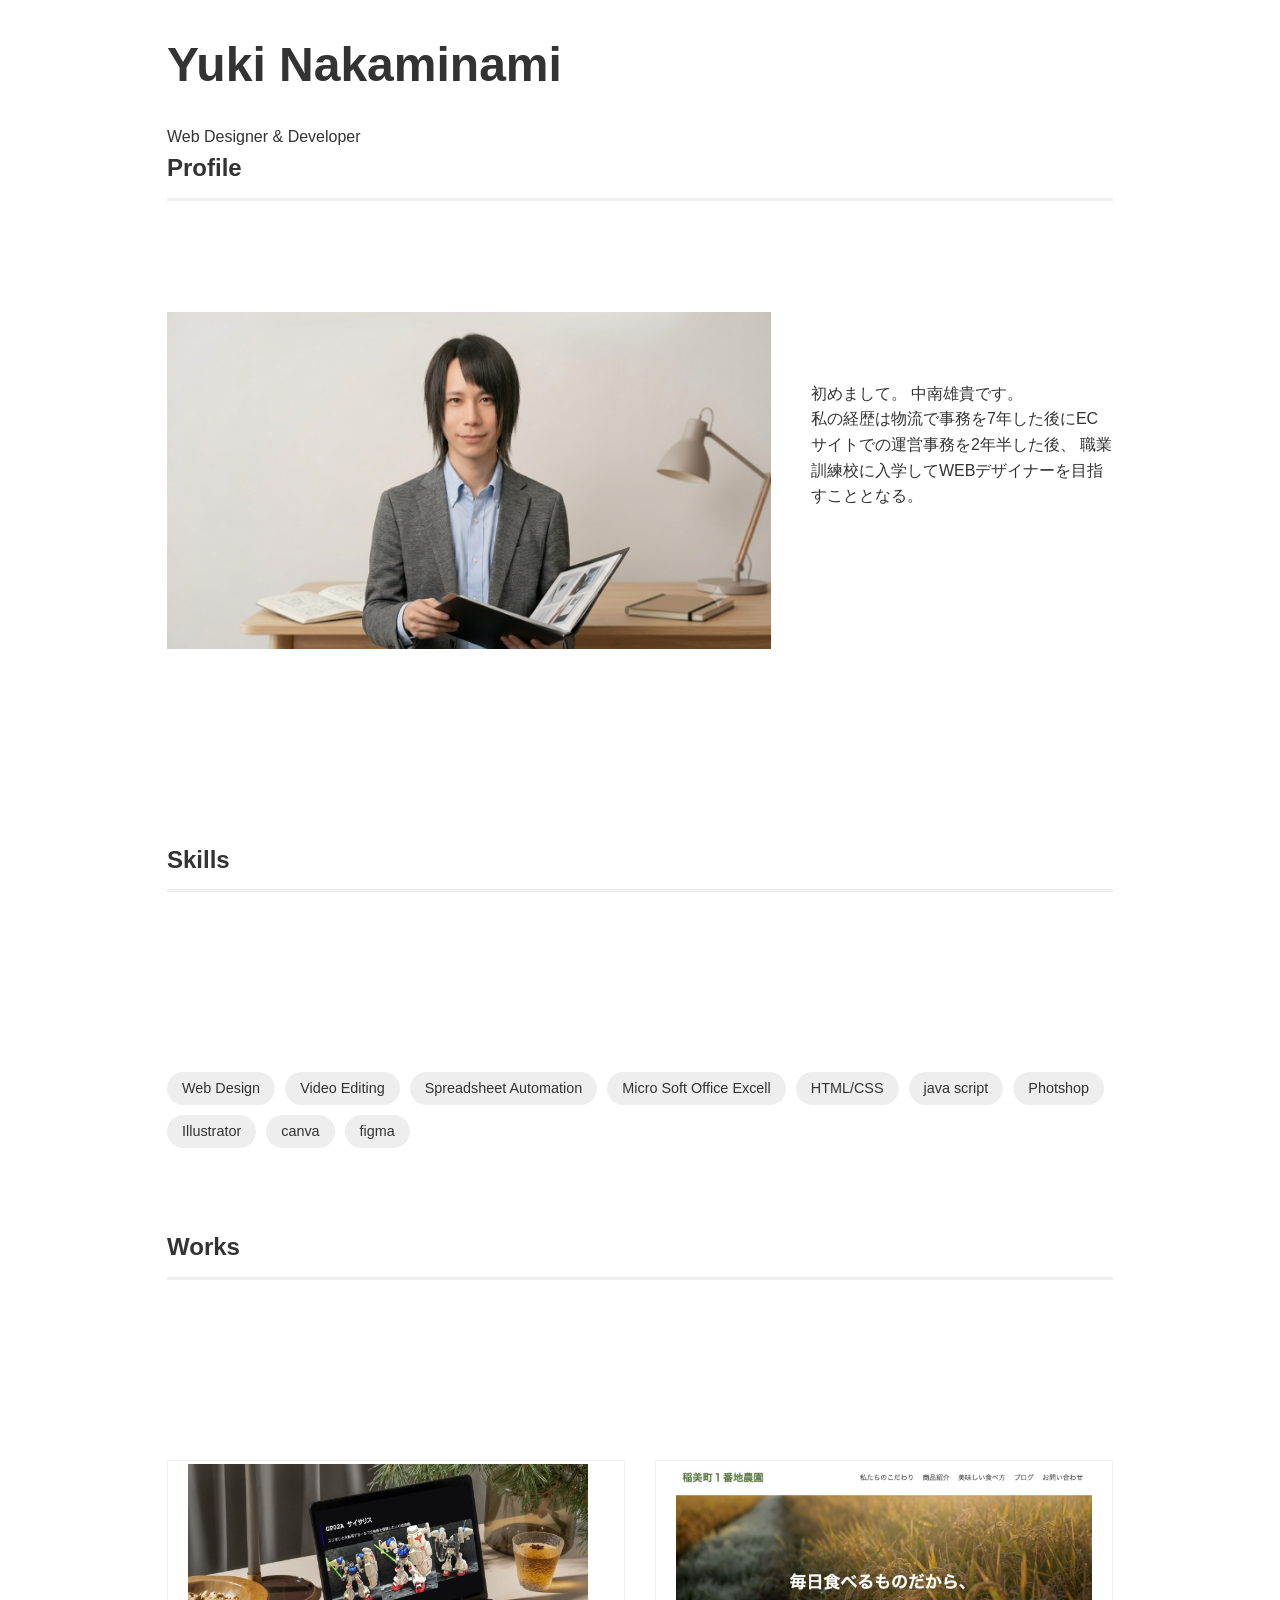
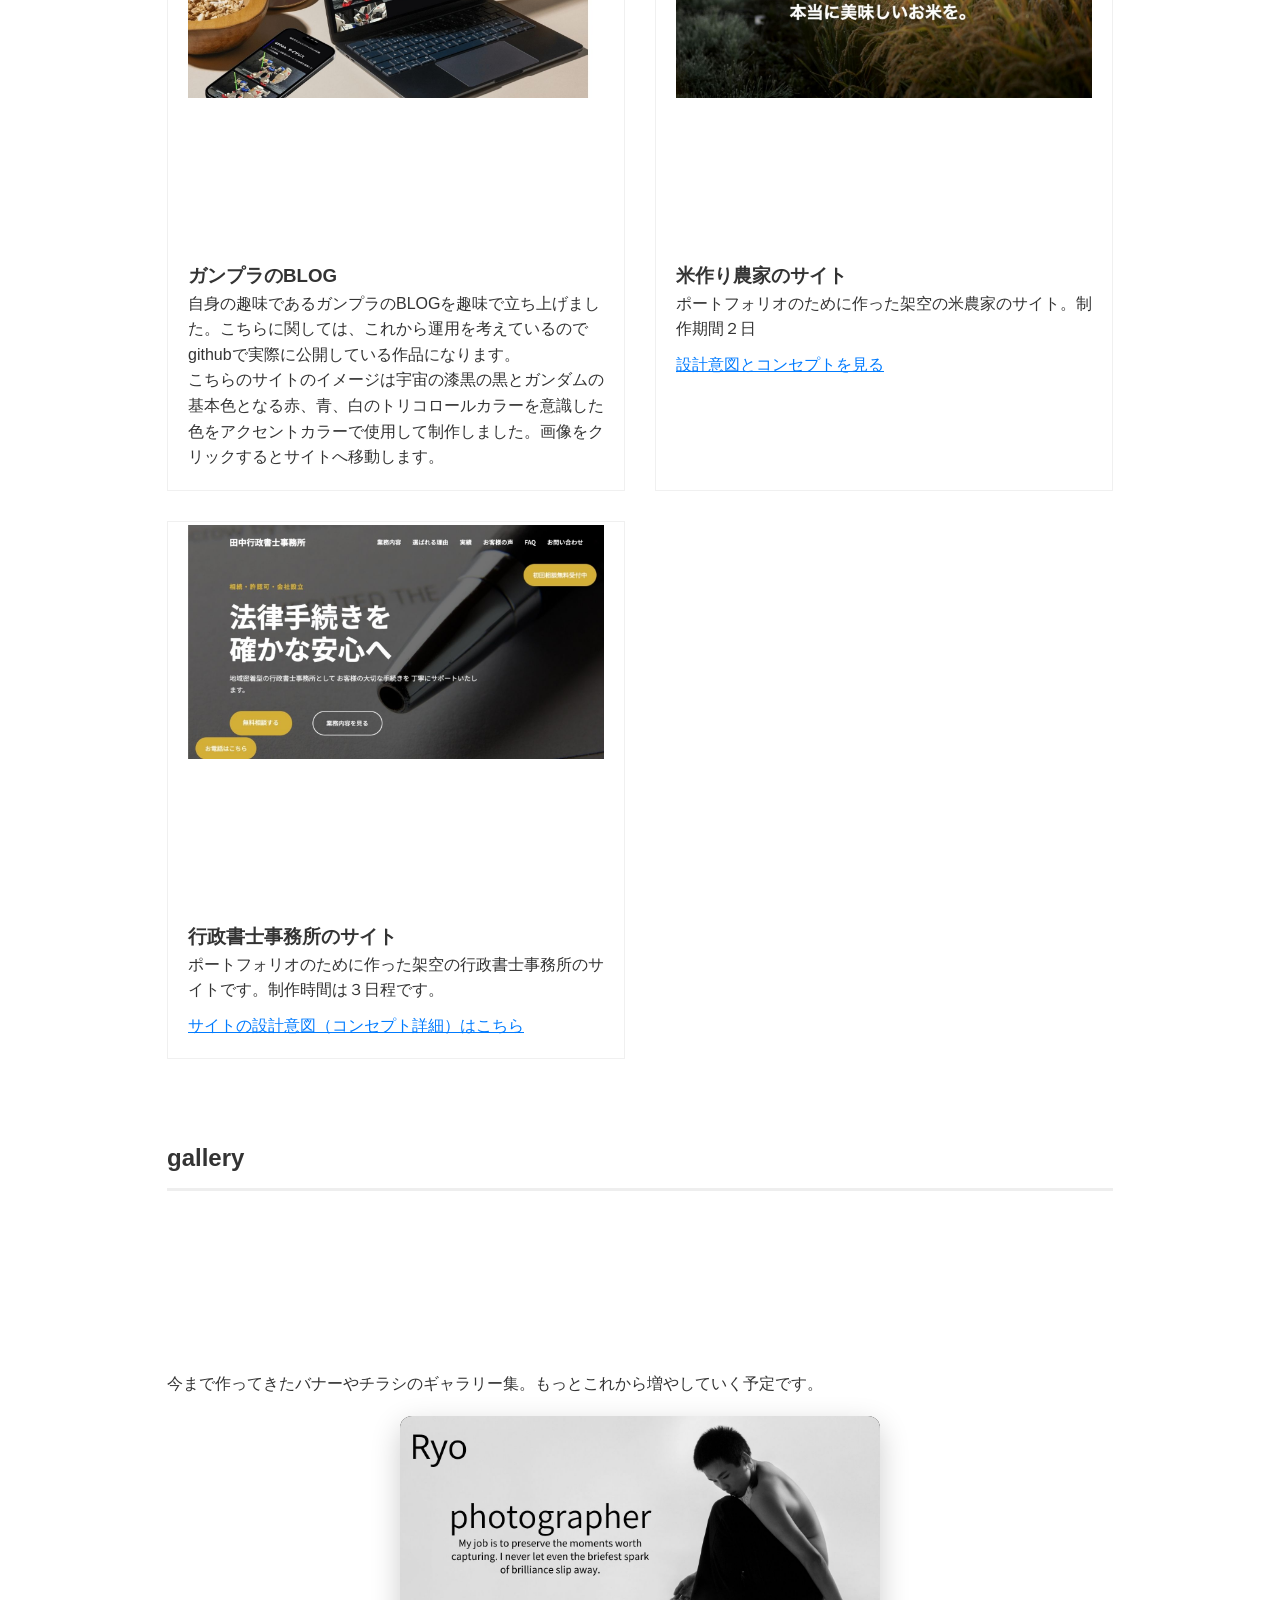
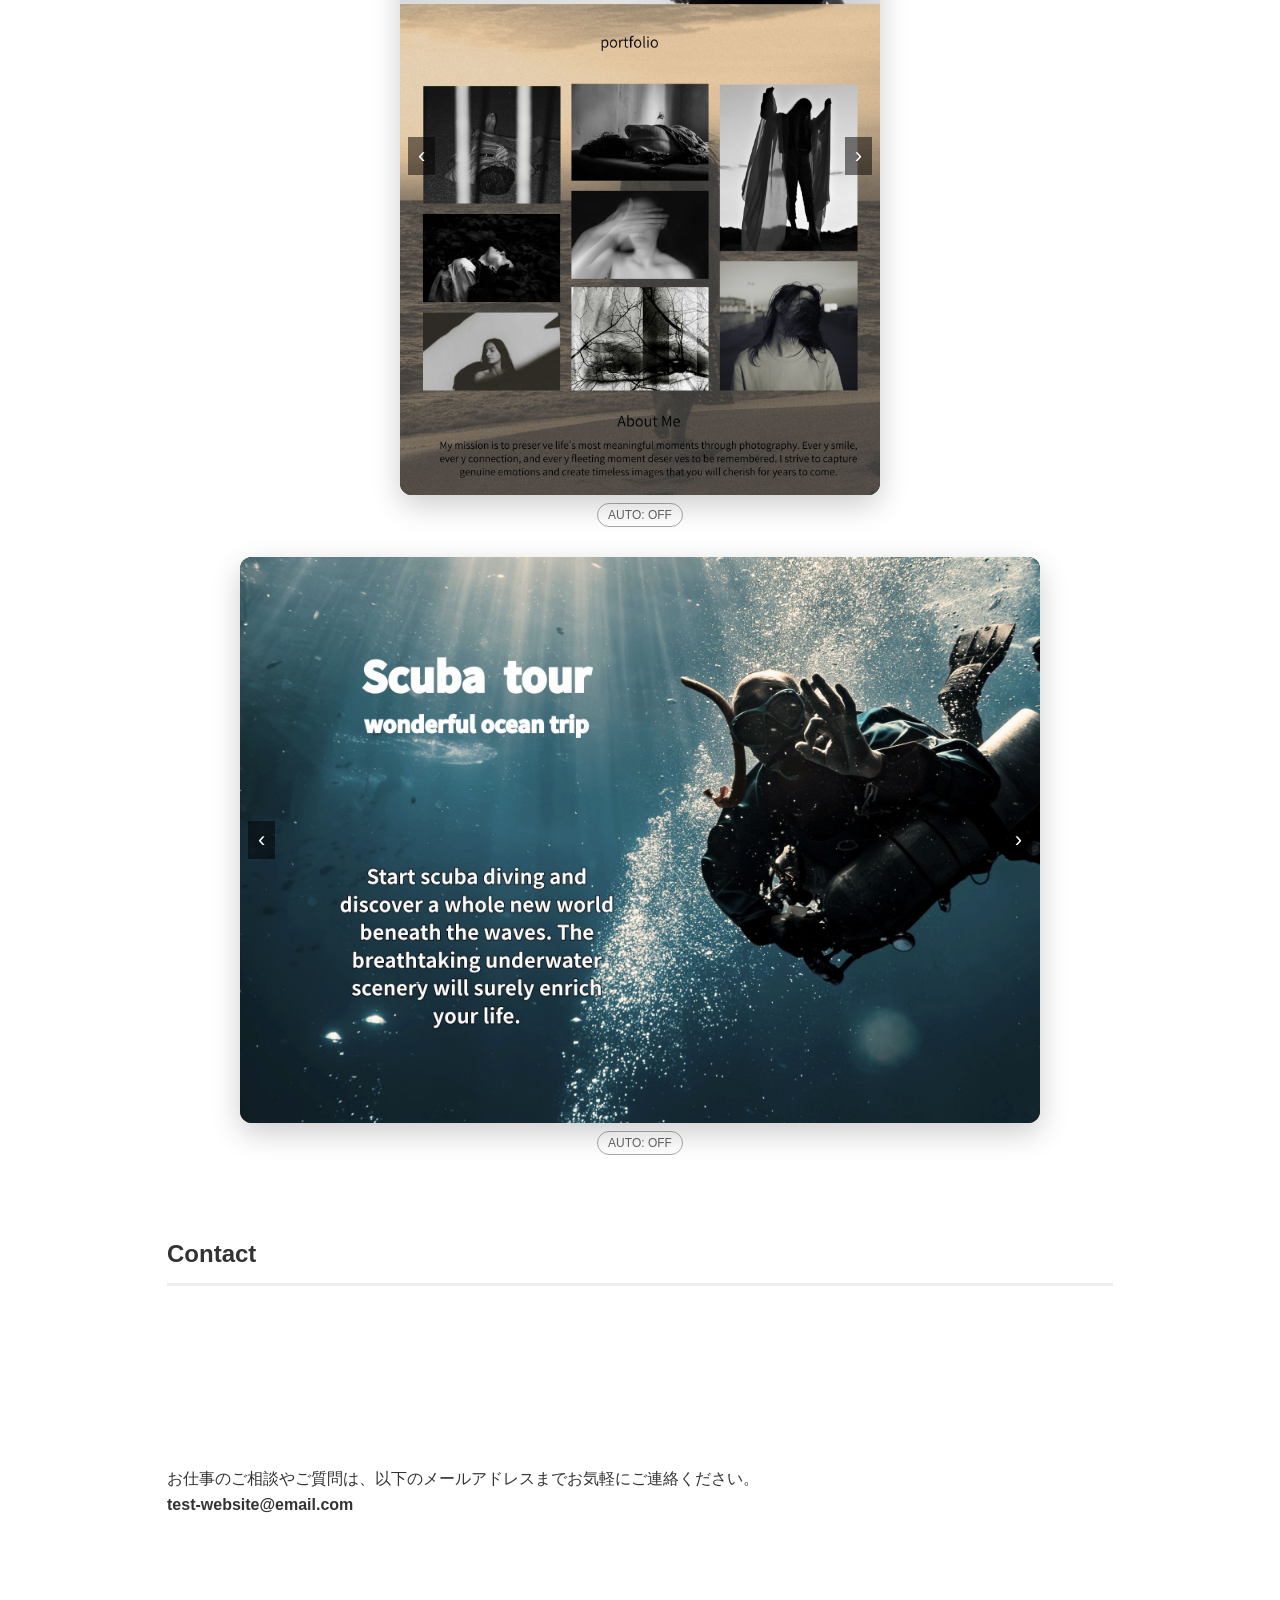
==== index.html @ e8eba8b7 "Add files via upload" ====
<!DOCTYPE html>
<html lang="ja">

<head>
    <meta charset="UTF-8">
    <meta name="viewport" content="width=device-width, initial-scale=1.0">
    <meta name="robots" content="noindex, nofollow">
    <title>Yuki Nakaminami | Portfolio</title>
    <style>
        * {
            box-sizing: border-box;
            margin: 0;
            padding: 0;
        }

        body {
            font-family: 'Helvetica Neue', Arial, sans-serif;
            line-height: 1.6;
            color: #333;
            max-width: 1000px;
            margin: 0 auto;
            padding: 3vh;
        }

        /* セクション共通 */
        section {
            margin-bottom: 80px;
        }

        h1 {
            font-size: 3rem;
            margin-bottom: 20px;
        }

        h2 {
            font-size: 1.5rem;
            margin-bottom: 20vh;
            border-bottom: 3px solid #eee;
            padding-bottom: 10px;
        }

        /* プロフィール用グリッド */
        .profile-grid {
            display: grid;
            grid-template-columns: 4fr 2fr;
            gap: 40px;
        }

        .image-placeholder img {
            display: block;
            width: 100%;
            height: auto;
        }

        /* 作品一覧用グリッド */
        .work-grid {
            display: grid;
            grid-template-columns: repeat(auto-fill, minmax(300px, 1fr));
            gap: 30px;
        }

        /* 各要素 */
        .work-item {
            border: 1px solid #f0f0f0;
            padding: 20px;
        }

        .image-placeholder {
            width: 100%;
            height: 200px;
            background: #f9f9f9;
            margin-bottom: 20vh;
            display: flex;
            align-items: center;
            justify-content: center;
        }

        .image-placeholder a:hover {
            transition: 0.5s;
            scale: 1.2;
        }

        .skill-list {
            display: flex;
            flex-wrap: wrap;
            gap: 10px;
        }

        .skill-tag {
            background: #eee;
            padding: 5px 15px;
            border-radius: 20px;
            font-size: 0.9rem;
        }

        .slideshow-wrap {
            display: flex;
            gap: 30px;
            justify-content: center;
            flex-wrap: wrap;
            margin-top: 20px;
        }

        .slideshow-block {
            display: flex;
            flex-direction: column;
            align-items: center;
            gap: 8px;
        }

        /* 共通スライダー */
        .slideshow {
            position: relative;
            overflow: hidden;
            border-radius: 12px;
            background: #111;
            box-shadow: 0 10px 30px rgba(0, 0, 0, 0.2);
        }

        /* A4縦 */
        .a4-portrait {
            width: 480px;
            aspect-ratio: 210 / 297;
        }

        /* A4横 */
        .a4-landscape {
            width: 800px;
            aspect-ratio: 297 / 210;
        }

        /* 画像 */
        .slideshow img {
            position: absolute;
            width: 100%;
            height: 100%;
            object-fit: cover;
            opacity: 0;
            transition: opacity 0.6s ease;
        }

        .slideshow img.active {
            opacity: 1;
        }

        /* ボタン（左右） */
        .slideshow button {
            position: absolute;
            top: 50%;
            transform: translateY(-50%);
            background: rgba(0, 0, 0, 0.5);
            color: #fff;
            border: none;
            font-size: 22px;
            padding: 6px 10px;
            cursor: pointer;
            z-index: 10;
        }

        .prev {
            left: 8px;
        }

        .next {
            right: 8px;
        }

        /* AUTOボタン（外） */
        .auto-toggle {
            font-size: 12px;
            padding: 4px 10px;
            background: transparent;
            color: #666;
            border: 1px solid #aaa;
            border-radius: 20px;
            cursor: pointer;
            transition: 0.2s;
        }

        .auto-toggle:hover {
            background: #111;
            color: #fff;
            border-color: #111;
        }








        @media screen and (max-width:800px) {

            .profile-grid {
                display: block;
            }

        }

        @media screen and (max-width:780px) {
            .a4-portrait {
                width: 260px;
                aspect-ratio: 210 / 297;
            }

            /* A4横 */
            .a4-landscape {
                width: 380px;
                aspect-ratio: 297 / 210;
            }


        }
    </style>
</head>

<body>

    <header>
        <h1>Yuki Nakaminami</h1>
        <p>Web Designer & Developer</p>
    </header>

    <section id="profile">
        <h2>Profile</h2>
        <div class="profile-grid">
            <div class="image-placeholder">
                <img src="images/me.PNG" alt="">
            </div>
            <div>
                <p>初めまして。
                    中南雄貴です。<br>
                    私の経歴は物流で事務を7年した後にECサイトでの運営事務を2年半した後、
                    職業訓練校に入学してWEBデザイナーを目指すこととなる。</p>
            </div>
        </div>
    </section>

    <section id="skills">
        <h2>Skills</h2>
        <div class="skill-list">
            <span class="skill-tag">Web Design</span>
            <span class="skill-tag">Video Editing</span>
            <span class="skill-tag">Spreadsheet Automation</span>
            <span class="skill-tag">Micro Soft Office Excell</span>
            <span class="skill-tag">HTML/CSS</span>
            <span class="skill-tag">java script</span>
            <span class="skill-tag">Photshop</span>
            <span class="skill-tag">Illustrator</span>
            <span class="skill-tag">canva</span>
            <span class="skill-tag">figma</span>



        </div>

    </section>

    <section id="works">
        <h2>Works</h2>
        <div class="work-grid">
            <!-- 作品項目 -->
            <div class="work-item">
                <div class="image-placeholder">
                    <a href="https://taziri0000.github.io/portfolio-hobby/" target="_blank"><img
                            src="images/portfolio_02.jpg" alt="portforio-site01"></a>
                </div>
                <h3>ガンプラのBLOG</h3>
                <p>自身の趣味であるガンプラのBLOGを趣味で立ち上げました。こちらに関しては、これから運用を考えているのでgithubで実際に公開している作品になります。<br>
                    こちらのサイトのイメージは宇宙の漆黒の黒とガンダムの基本色となる赤、青、白のトリコロールカラーを意識した色をアクセントカラーで使用して制作しました。画像をクリックするとサイトへ移動します。</p>
            </div>

            <div class="work-item">
                <div class="image-placeholder">
                    <a href="https://taziri0000.github.io/rice_farmer_portfolio/" target="_blank"><img
                            src="images/site-02.jpg" alt="portfolio-site02"></a>
                </div>
                <h3>米作り農家のサイト</h3>
                <p>ポートフォリオのために作った架空の米農家のサイト。制作期間２日
                </p>
                <a href="rice-farmer-concept.html"
                    style="display:inline-block; margin-top:10px; color:#007bff; text-decoration:underline;">設計意図とコンセプトを見る</a>
            </div>
            <div class="work-item">
                <div class="image-placeholder">
                    <a href="https://taziri0000.github.io/administrative-scrivener_portfolio/" target="_blank"><img
                            src="images/site-03.jpg" alt="ortfolio-site03"></a>
                </div>
                <h3>行政書士事務所のサイト</h3>
                <p>ポートフォリオのために作った架空の行政書士事務所のサイトです。制作時間は３日程です。
                </p>
                <!-- index_2.html の該当箇所に追加 -->
                <a href="law-office-concept.html"
                    style="display:block; margin-top:10px; color:#007bff; text-decoration:underline;">サイトの設計意図（コンセプト詳細）はこちら</a>
            </div>
        </div>
    </section>





    <section id="gallery">
        <h2>gallery</h2>
        <p>今まで作ってきたバナーやチラシのギャラリー集。もっとこれから増やしていく予定です。</p>

        <div class="slideshow-wrap">

            <!-- A4縦 -->
            <div class="slideshow-block">
                <div class="slideshow a4-portrait">
                    <img src="images/port1.jpg" class="active">
                    <img src="images/port2.jpg">
                    <img src="images/port3.jpg">
                    <img src="images/port4.jpg">


                    <button class="prev">‹</button>
                    <button class="next">›</button>
                </div>
                <button class="auto-toggle">AUTO: OFF</button>
            </div>

            <!-- A4横 -->
            <div class="slideshow-block">
                <div class="slideshow a4-landscape">
                    <img src="images/port01.jpg" class="active">
                    <img src="images/port02.jpg">
                    <img src="images/port03.jpg">
                    <img src="images/port05.jpg">

                    <button class="prev">‹</button>
                    <button class="next">›</button>
                </div>
                <button class="auto-toggle">AUTO: OFF</button>
            </div>

        </div>
    </section>



    <section id="contact">
        <h2>Contact</h2>
        <p>お仕事のご相談やご質問は、以下のメールアドレスまでお気軽にご連絡ください。</p>
        <p><strong>test-website@email.com</strong></p>
    </section>

    <script>
        function initSlideshow(block) {
            const slider = block.querySelector(".slideshow");
            const images = slider.querySelectorAll("img");
            const prev = slider.querySelector(".prev");
            const next = slider.querySelector(".next");
            const autoBtn = block.querySelector(".auto-toggle");

            let index = 0;
            let timer = null;
            let isAuto = false;

            function show(i) {
                images.forEach(img => img.classList.remove("active"));
                images[i].classList.add("active");
            }

            function startAuto() {
                timer = setInterval(() => {
                    index = (index + 1) % images.length;
                    show(index);
                }, 3000);

                isAuto = true;
                autoBtn.textContent = "AUTO: ON";
            }

            function stopAuto() {
                clearInterval(timer);
                timer = null;
                isAuto = false;
                autoBtn.textContent = "AUTO: OFF";
            }

            prev.addEventListener("click", () => {
                index = (index - 1 + images.length) % images.length;
                show(index);
            });

            next.addEventListener("click", () => {
                index = (index + 1) % images.length;
                show(index);
            });

            autoBtn.addEventListener("click", () => {
                isAuto ? stopAuto() : startAuto();
            });

            show(index);
        }

        document.querySelectorAll(".slideshow-block").forEach(initSlideshow);
    </script>
</body>

</html>
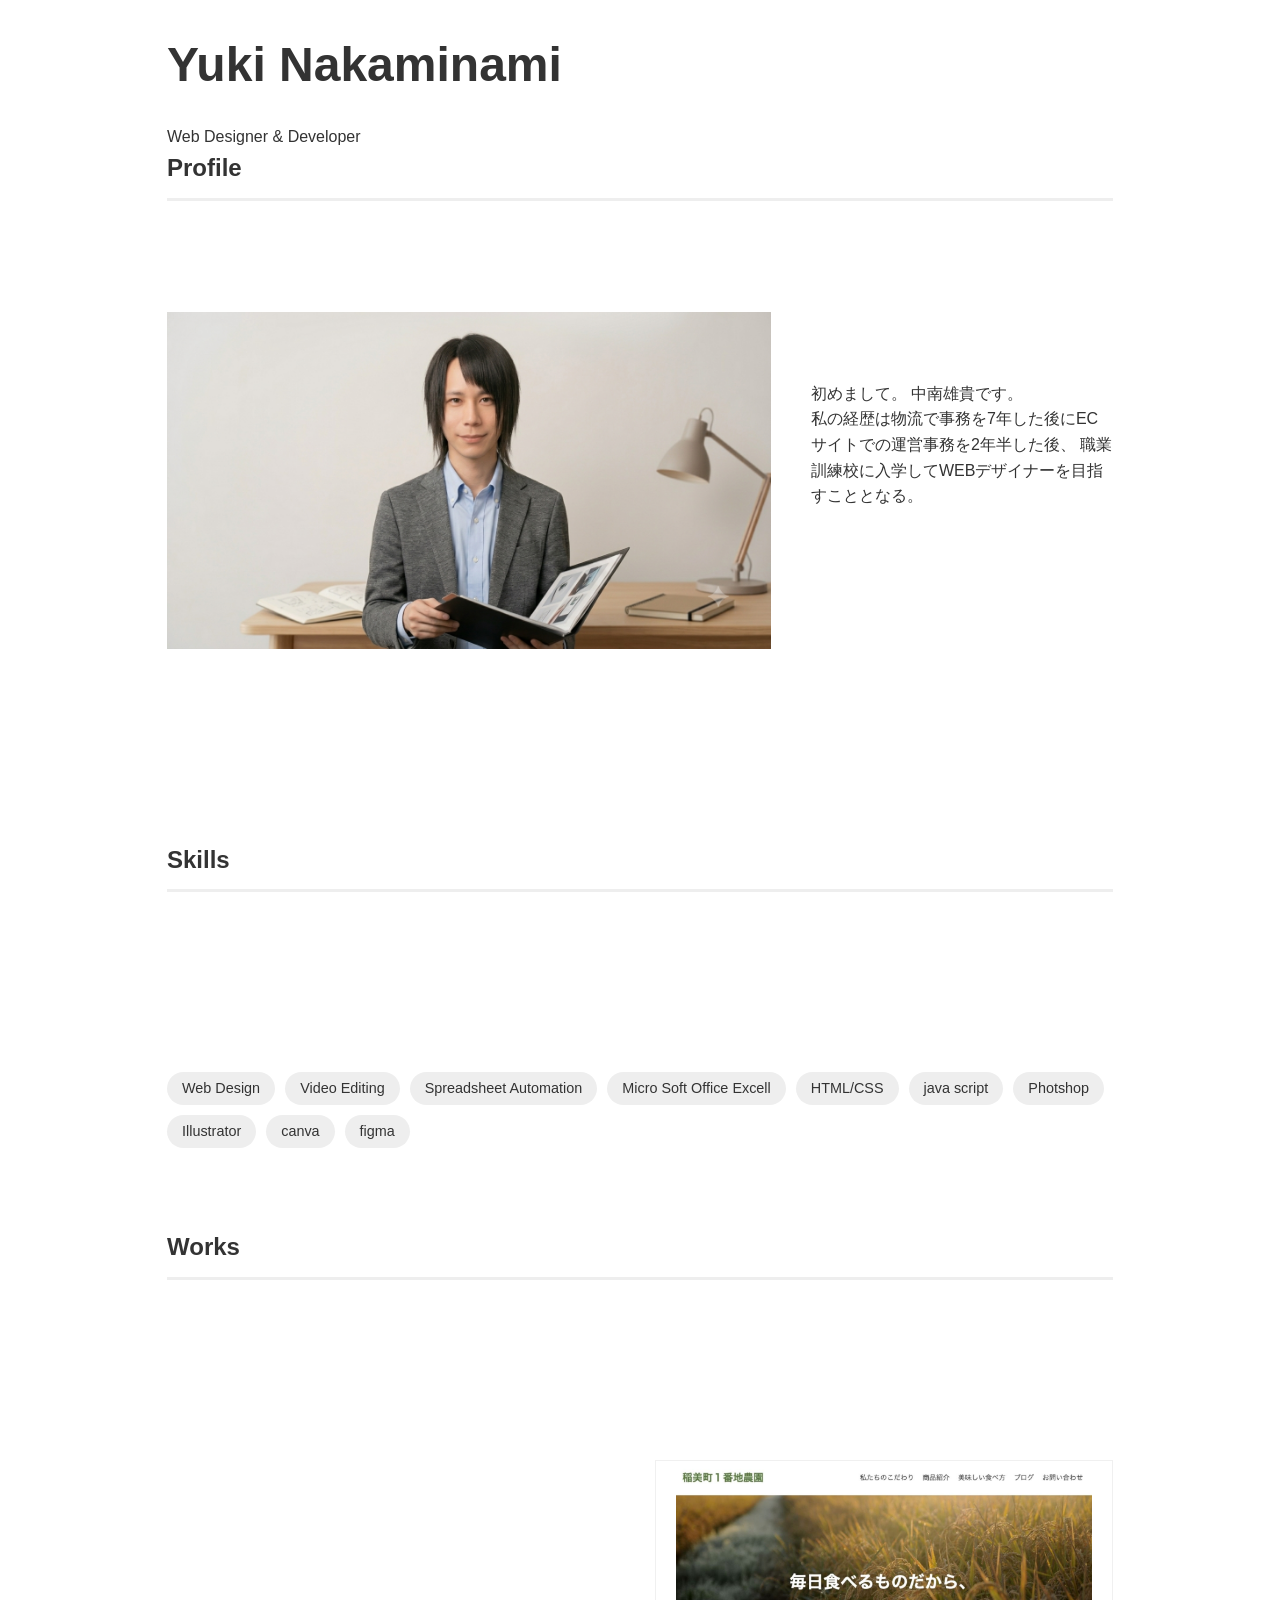
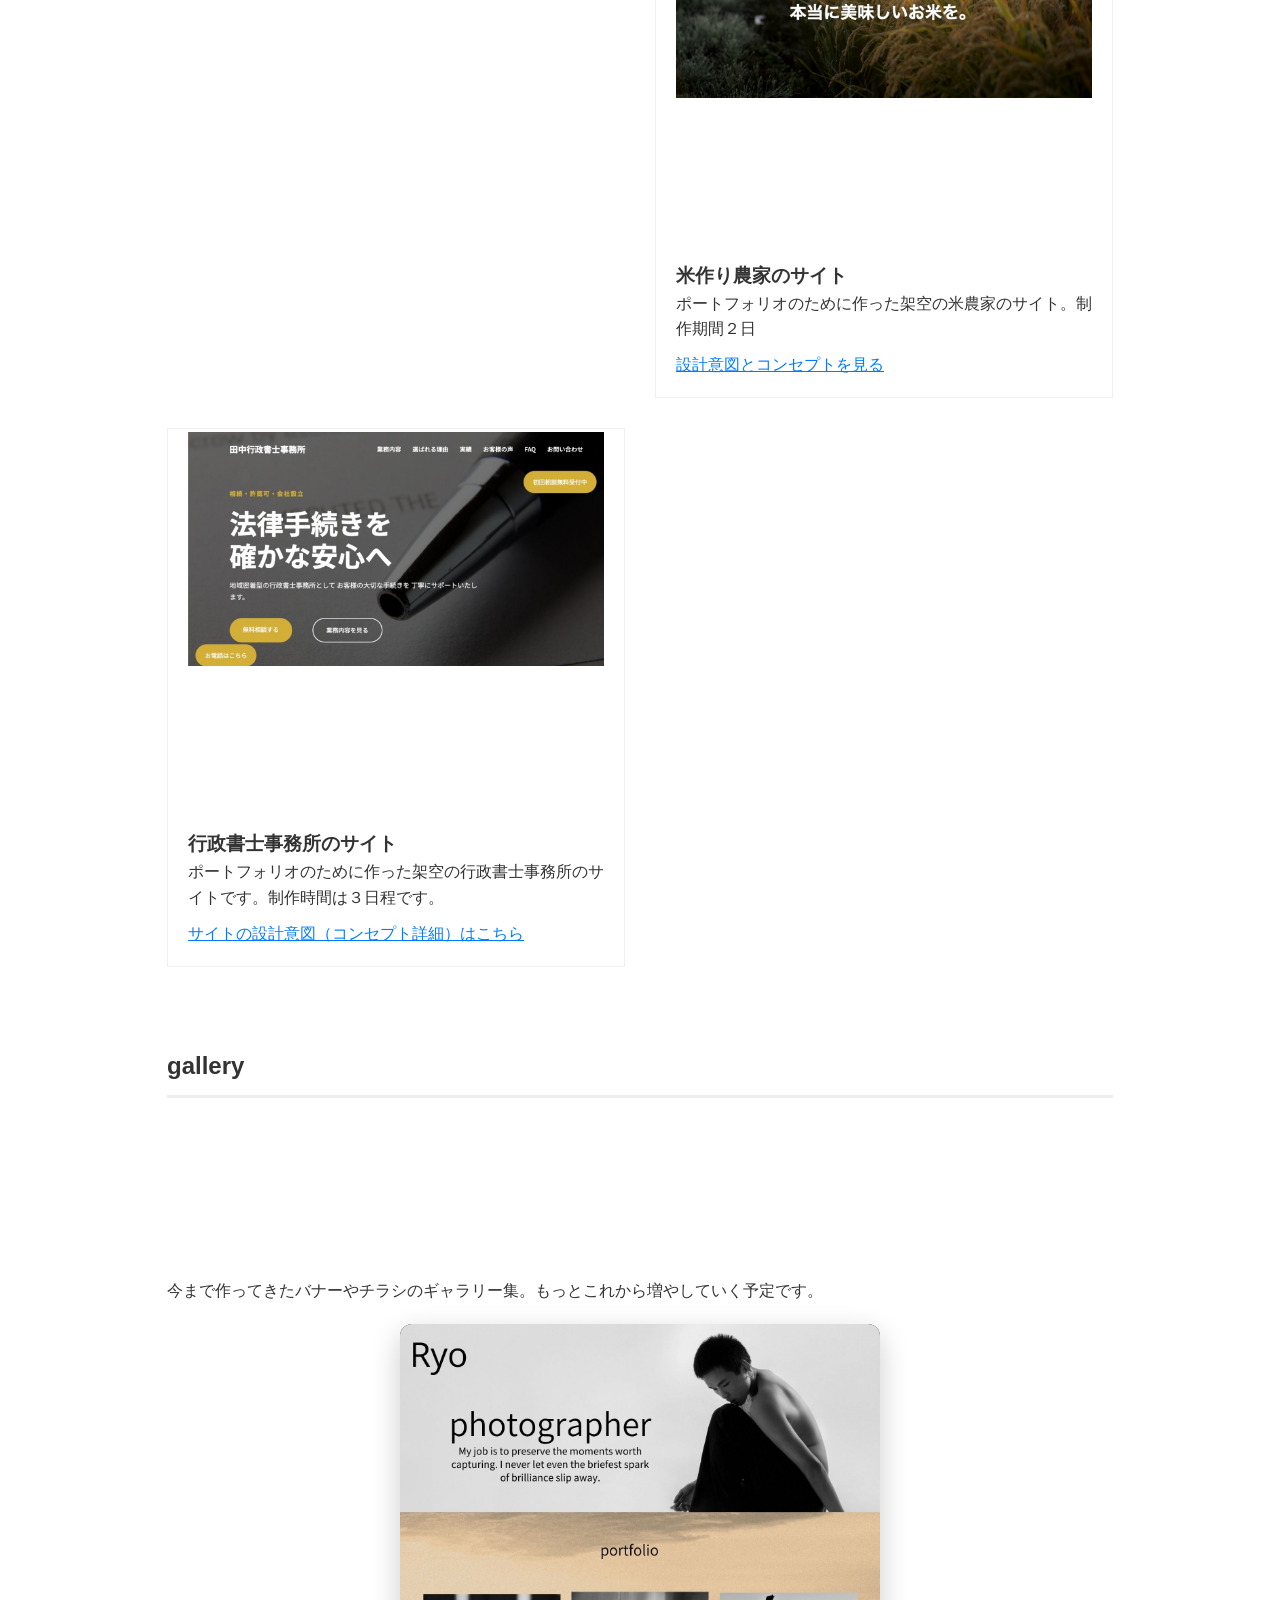
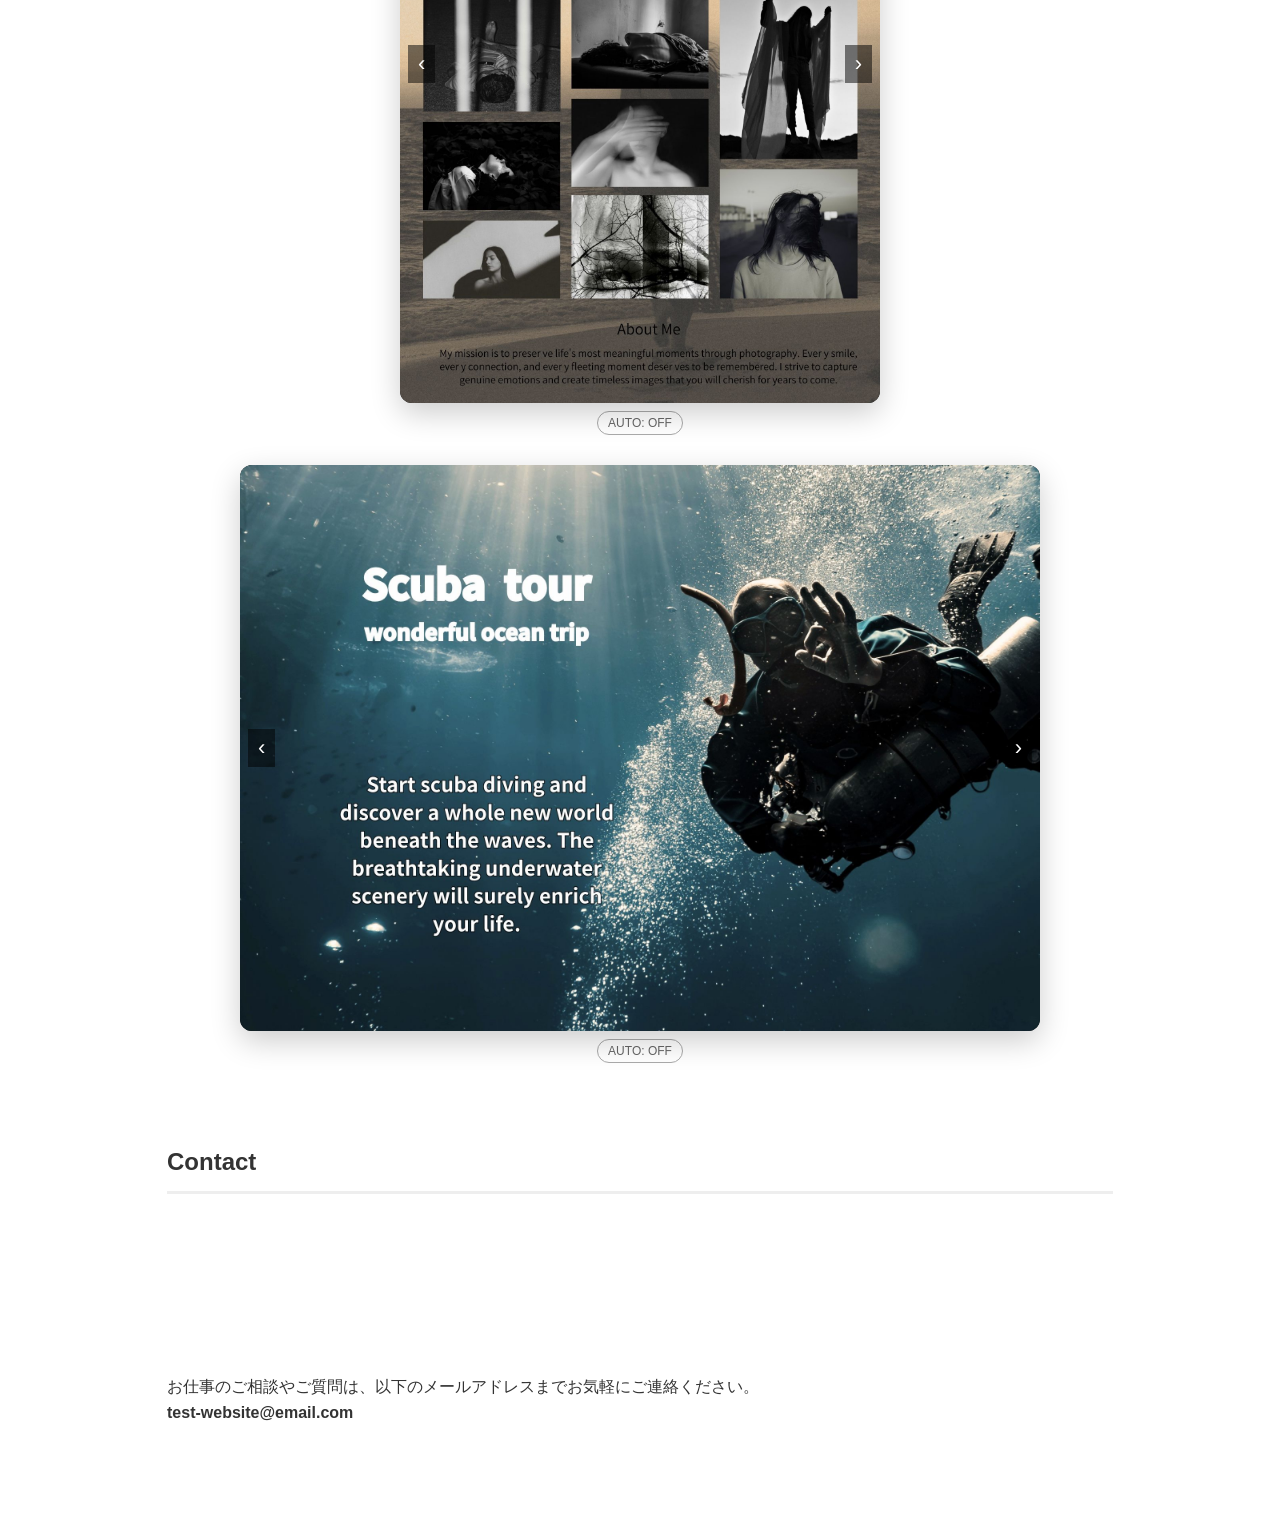
==== commit f2d771be: "Add files via upload" ====
--- a/index.html
+++ b/index.html
@@ -5,6 +5,12 @@
     <meta charset="UTF-8">
     <meta name="viewport" content="width=device-width, initial-scale=1.0">
     <meta name="robots" content="noindex, nofollow">
+    <link rel="icon" href="images/port16*16.ico" sizes="16x16" type="image/x-icon">
+    <link rel="icon" href="images/port24*24.ico" sizes="24x24" type="image/x-icon">
+    <link rel="icon" href="images/port32*32.ico" sizes="32x32" type="image/x-icon">
+
+    <link rel="apple-touch-icon" href="apple-touch-icon-180x180.png">
+
     <title>Yuki Nakaminami | Portfolio</title>
     <style>
         * {
@@ -21,6 +27,12 @@
             margin: 0 auto;
             padding: 3vh;
         }
+
+
+
+
+
+
 
         /* セクション共通 */
         section {
@@ -261,16 +273,7 @@
         <h2>Works</h2>
         <div class="work-grid">
             <!-- 作品項目 -->
-            <div class="work-item">
-                <div class="image-placeholder">
-                    <a href="https://taziri0000.github.io/portfolio-hobby/" target="_blank"><img
-                            src="images/portfolio_02.jpg" alt="portforio-site01"></a>
-                </div>
-                <h3>ガンプラのBLOG</h3>
-                <p>自身の趣味であるガンプラのBLOGを趣味で立ち上げました。こちらに関しては、これから運用を考えているのでgithubで実際に公開している作品になります。<br>
-                    こちらのサイトのイメージは宇宙の漆黒の黒とガンダムの基本色となる赤、青、白のトリコロールカラーを意識した色をアクセントカラーで使用して制作しました。画像をクリックするとサイトへ移動します。</p>
-            </div>
-
+　
             <div class="work-item">
                 <div class="image-placeholder">
                     <a href="https://taziri0000.github.io/rice_farmer_portfolio/" target="_blank"><img
@@ -279,7 +282,7 @@
                 <h3>米作り農家のサイト</h3>
                 <p>ポートフォリオのために作った架空の米農家のサイト。制作期間２日
                 </p>
-                <a href="rice-farmer-concept.html"
+                <a href="farmer.html"
                     style="display:inline-block; margin-top:10px; color:#007bff; text-decoration:underline;">設計意図とコンセプトを見る</a>
             </div>
             <div class="work-item">
@@ -291,7 +294,7 @@
                 <p>ポートフォリオのために作った架空の行政書士事務所のサイトです。制作時間は３日程です。
                 </p>
                 <!-- index_2.html の該当箇所に追加 -->
-                <a href="law-office-concept.html"
+                <a href="law.html"
                     style="display:block; margin-top:10px; color:#007bff; text-decoration:underline;">サイトの設計意図（コンセプト詳細）はこちら</a>
             </div>
         </div>
@@ -326,7 +329,6 @@
             <div class="slideshow-block">
                 <div class="slideshow a4-landscape">
                     <img src="images/port01.jpg" class="active">
-                    <img src="images/port02.jpg">
                     <img src="images/port03.jpg">
                     <img src="images/port05.jpg">
 
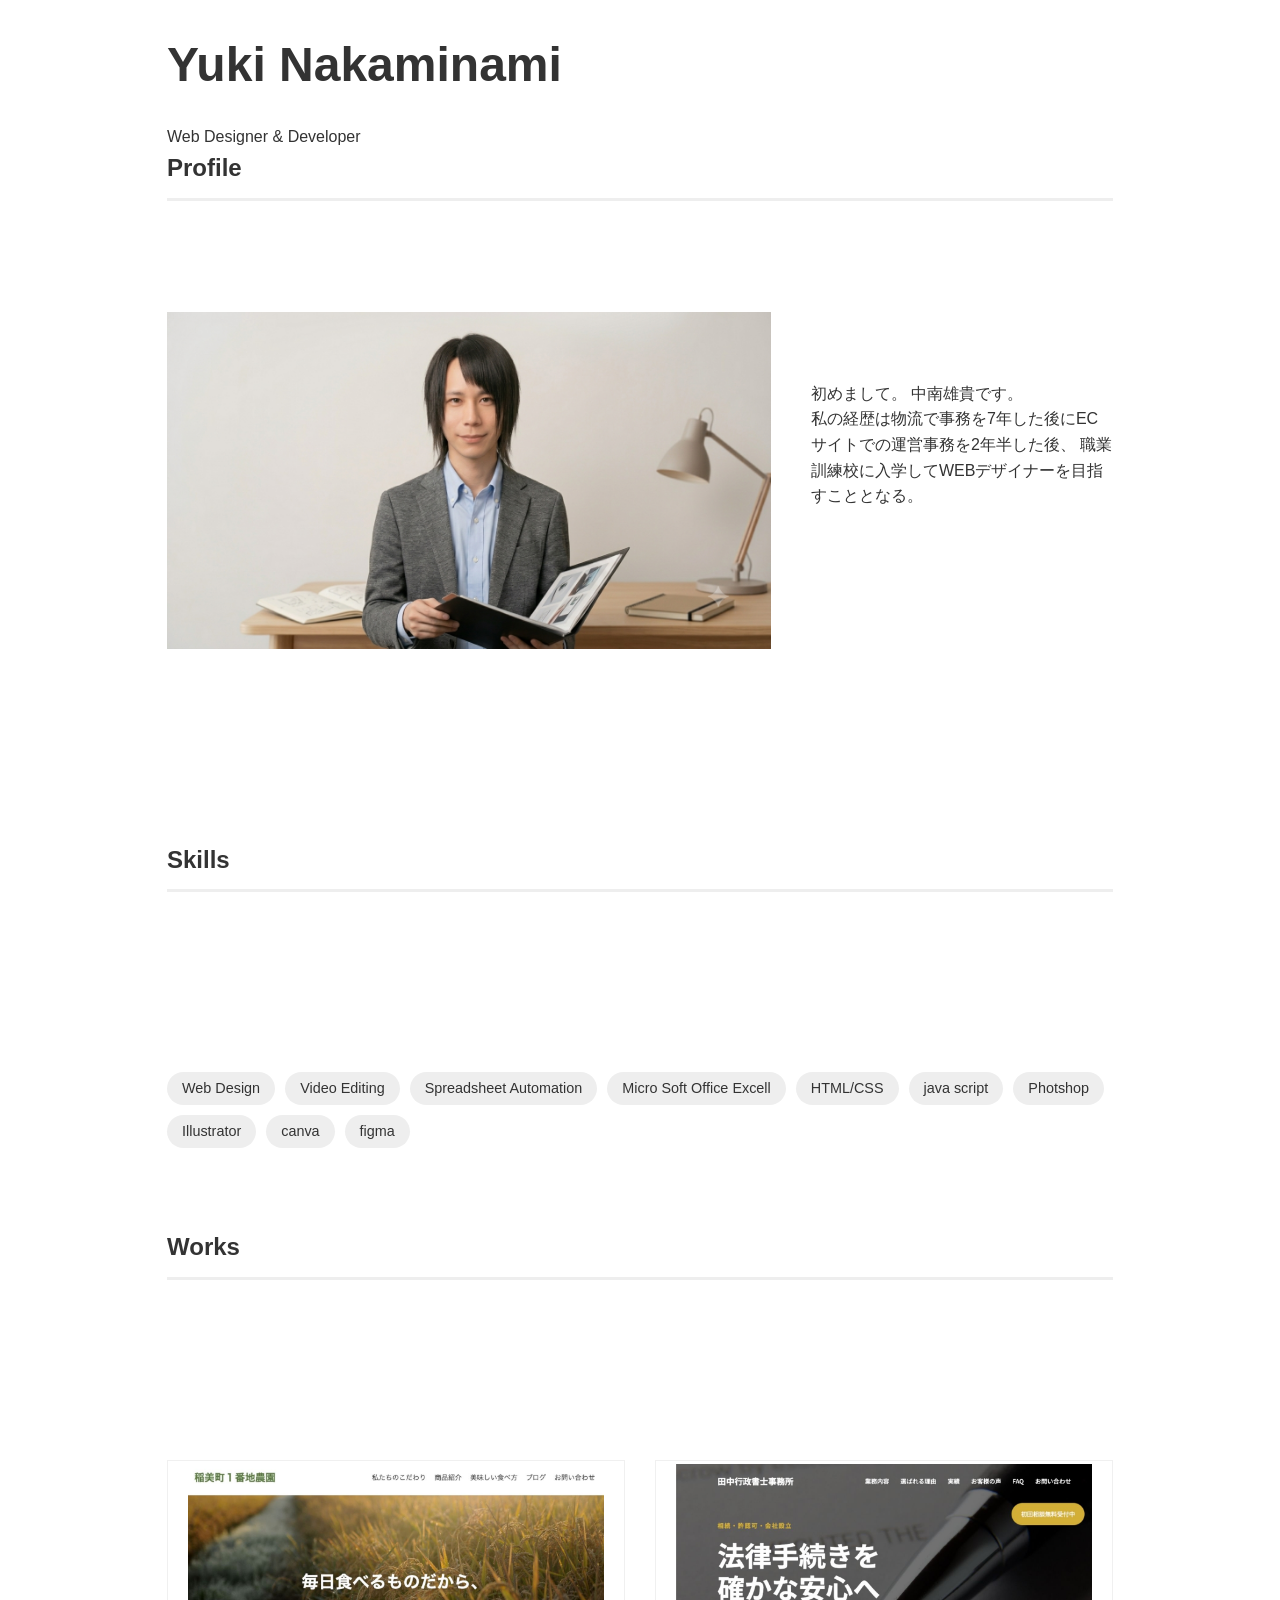
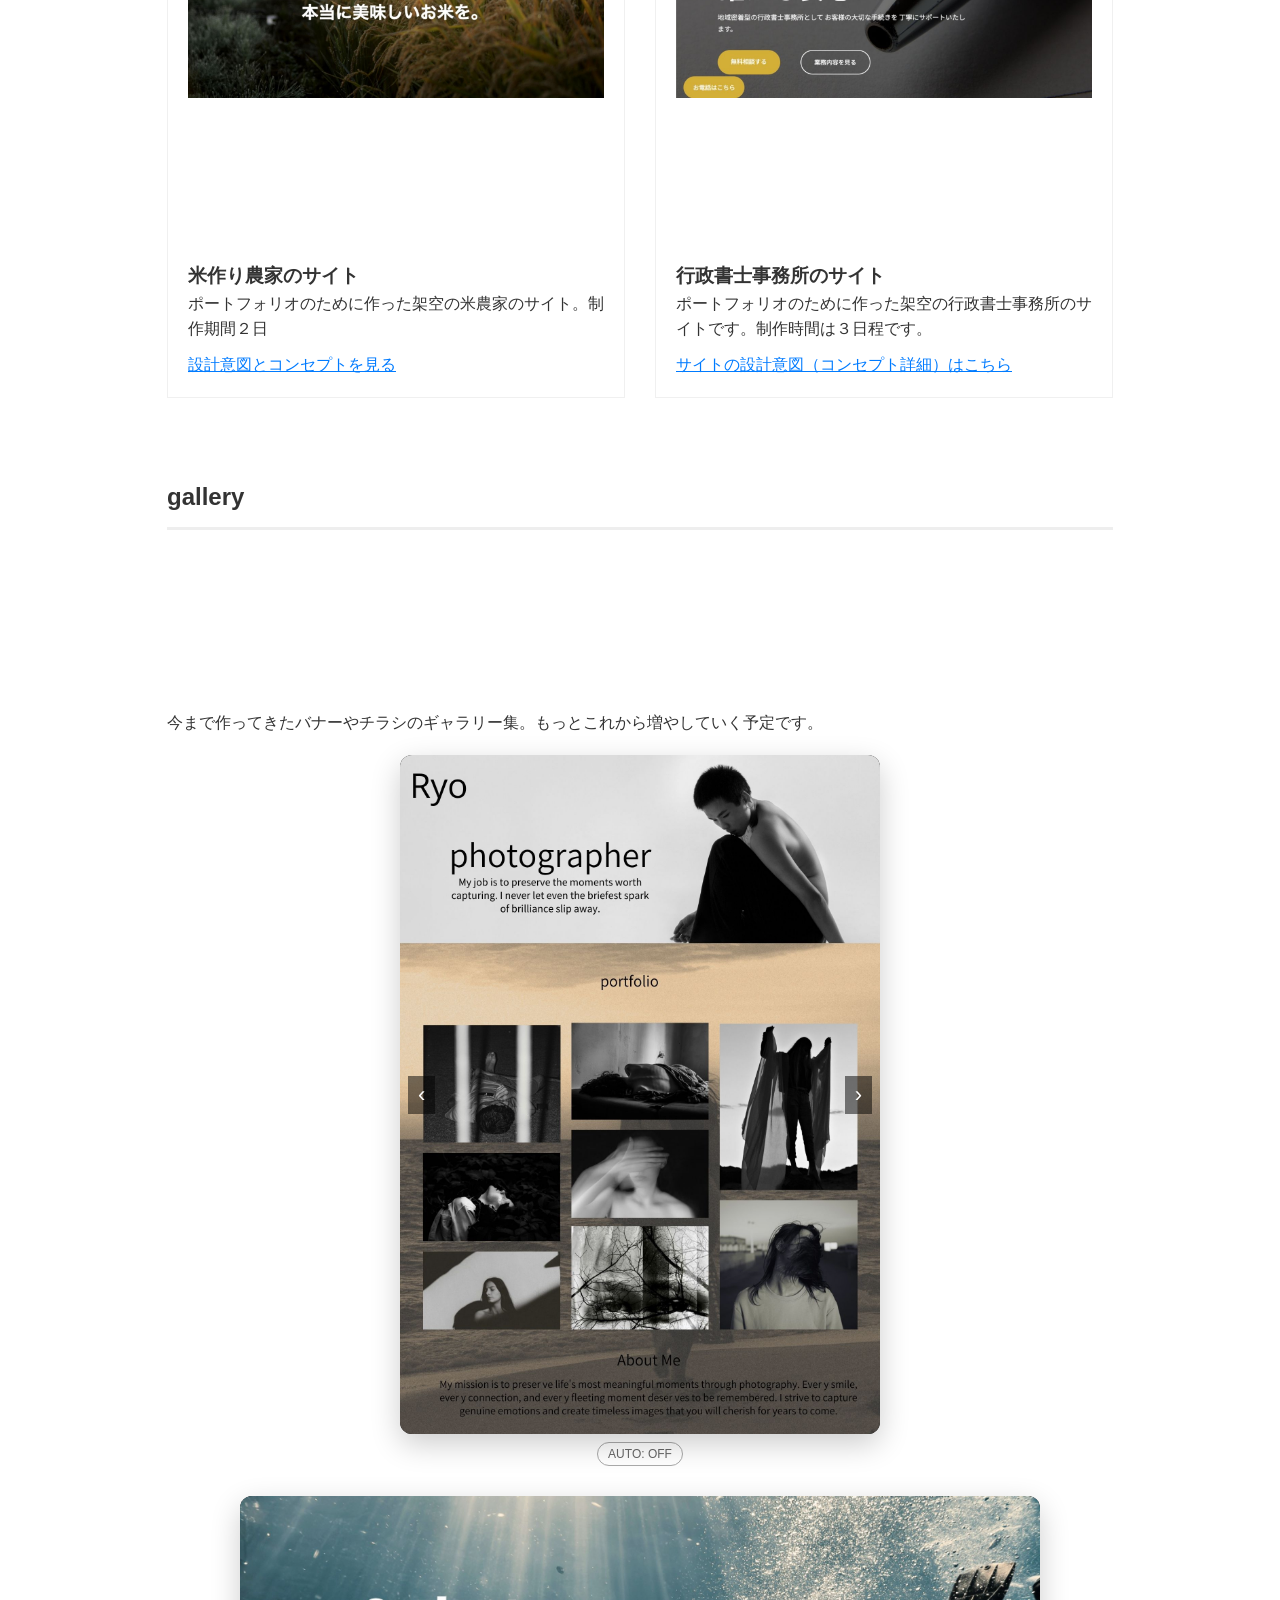
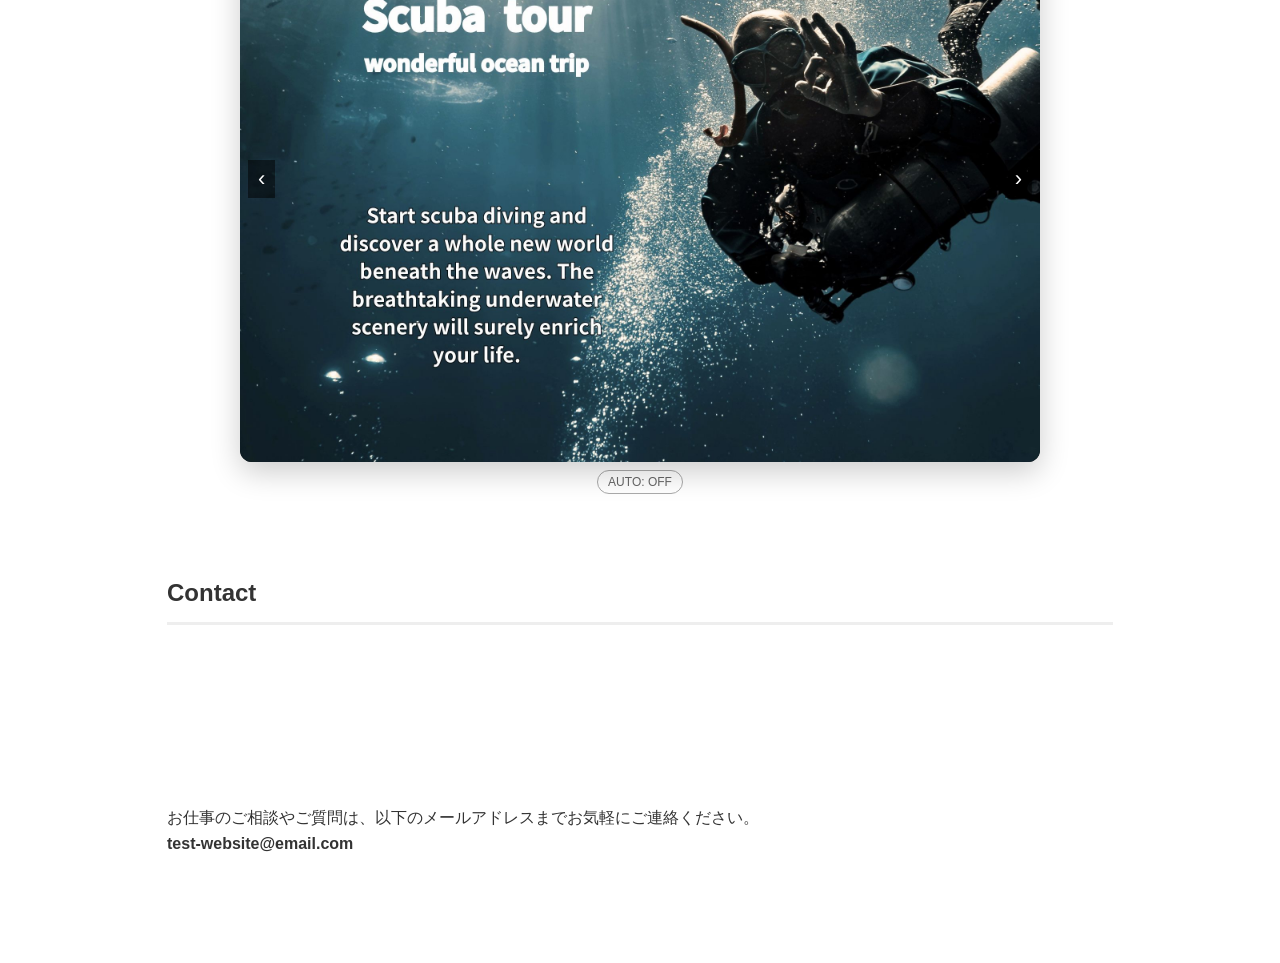
==== commit 22da1704: "Add files via upload" ====
--- a/index.html
+++ b/index.html
@@ -273,7 +273,6 @@
         <h2>Works</h2>
         <div class="work-grid">
             <!-- 作品項目 -->
-　
             <div class="work-item">
                 <div class="image-placeholder">
                     <a href="https://taziri0000.github.io/rice_farmer_portfolio/" target="_blank"><img
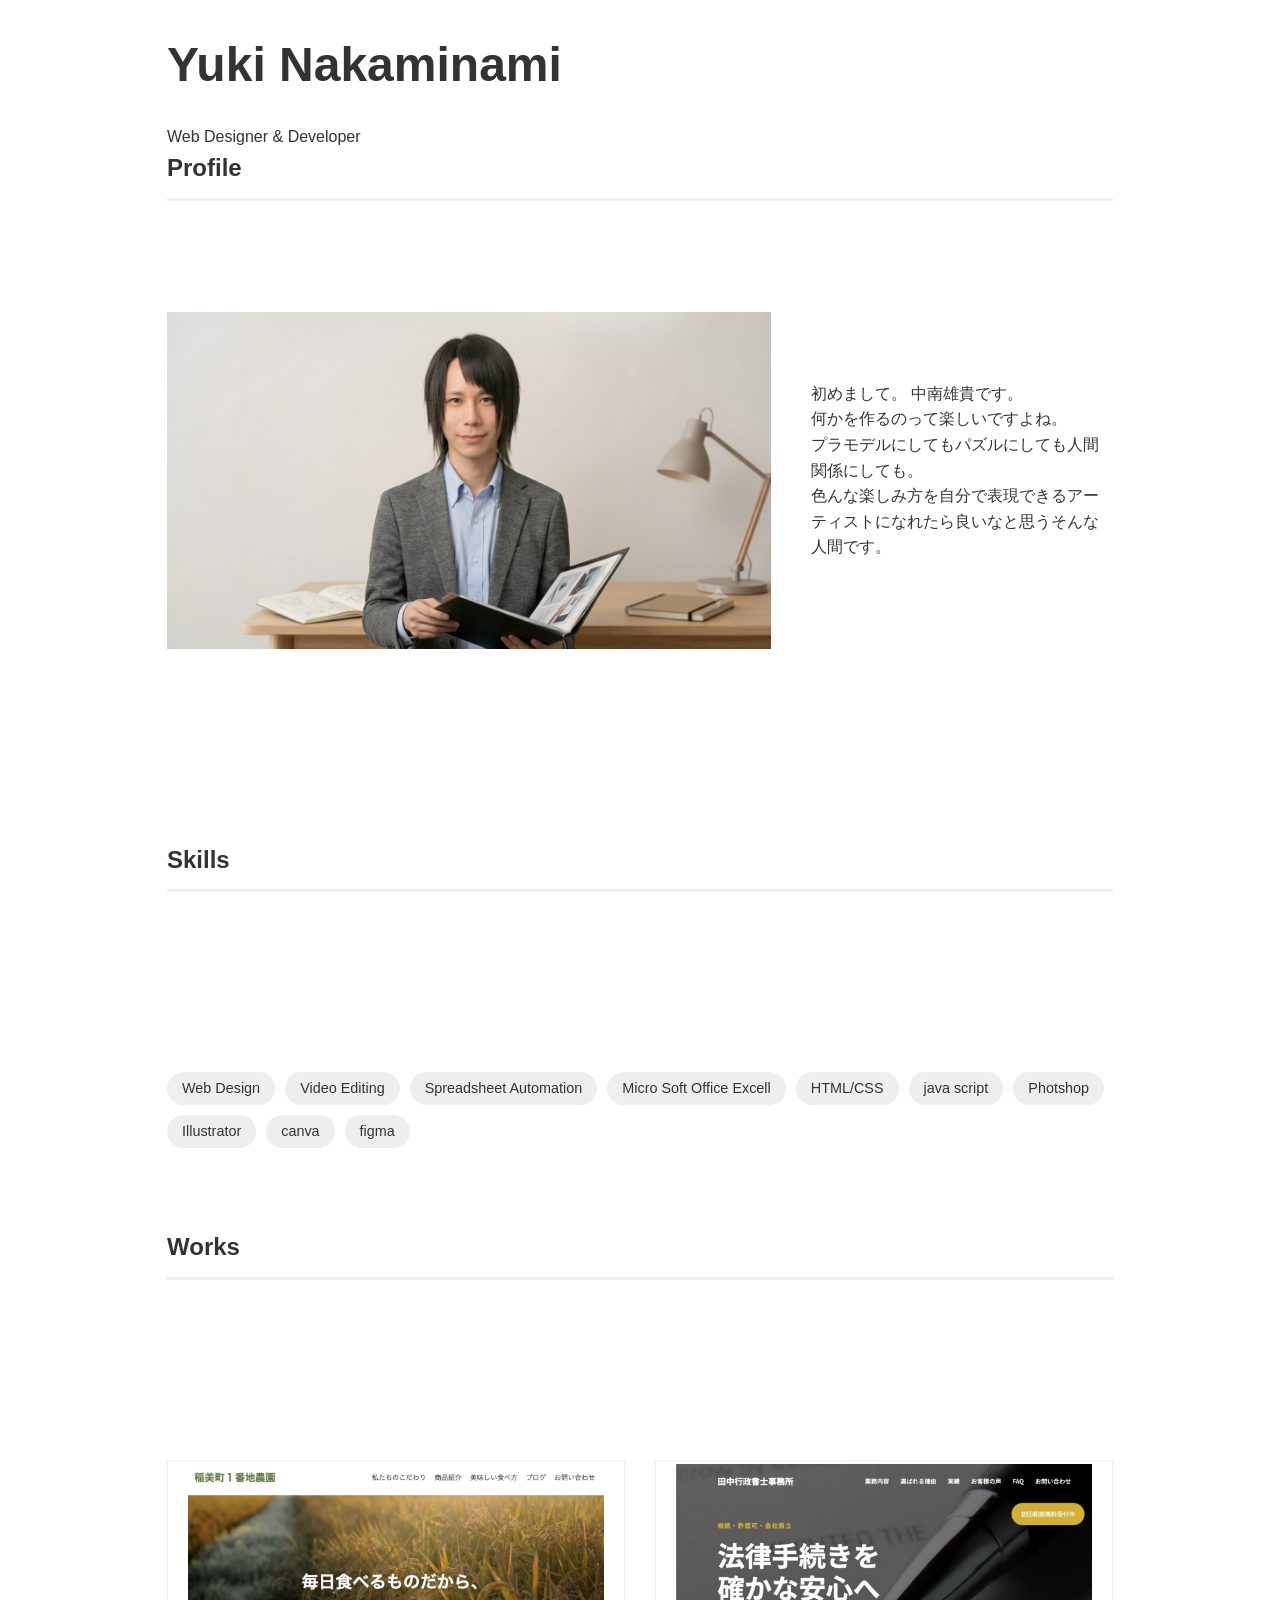
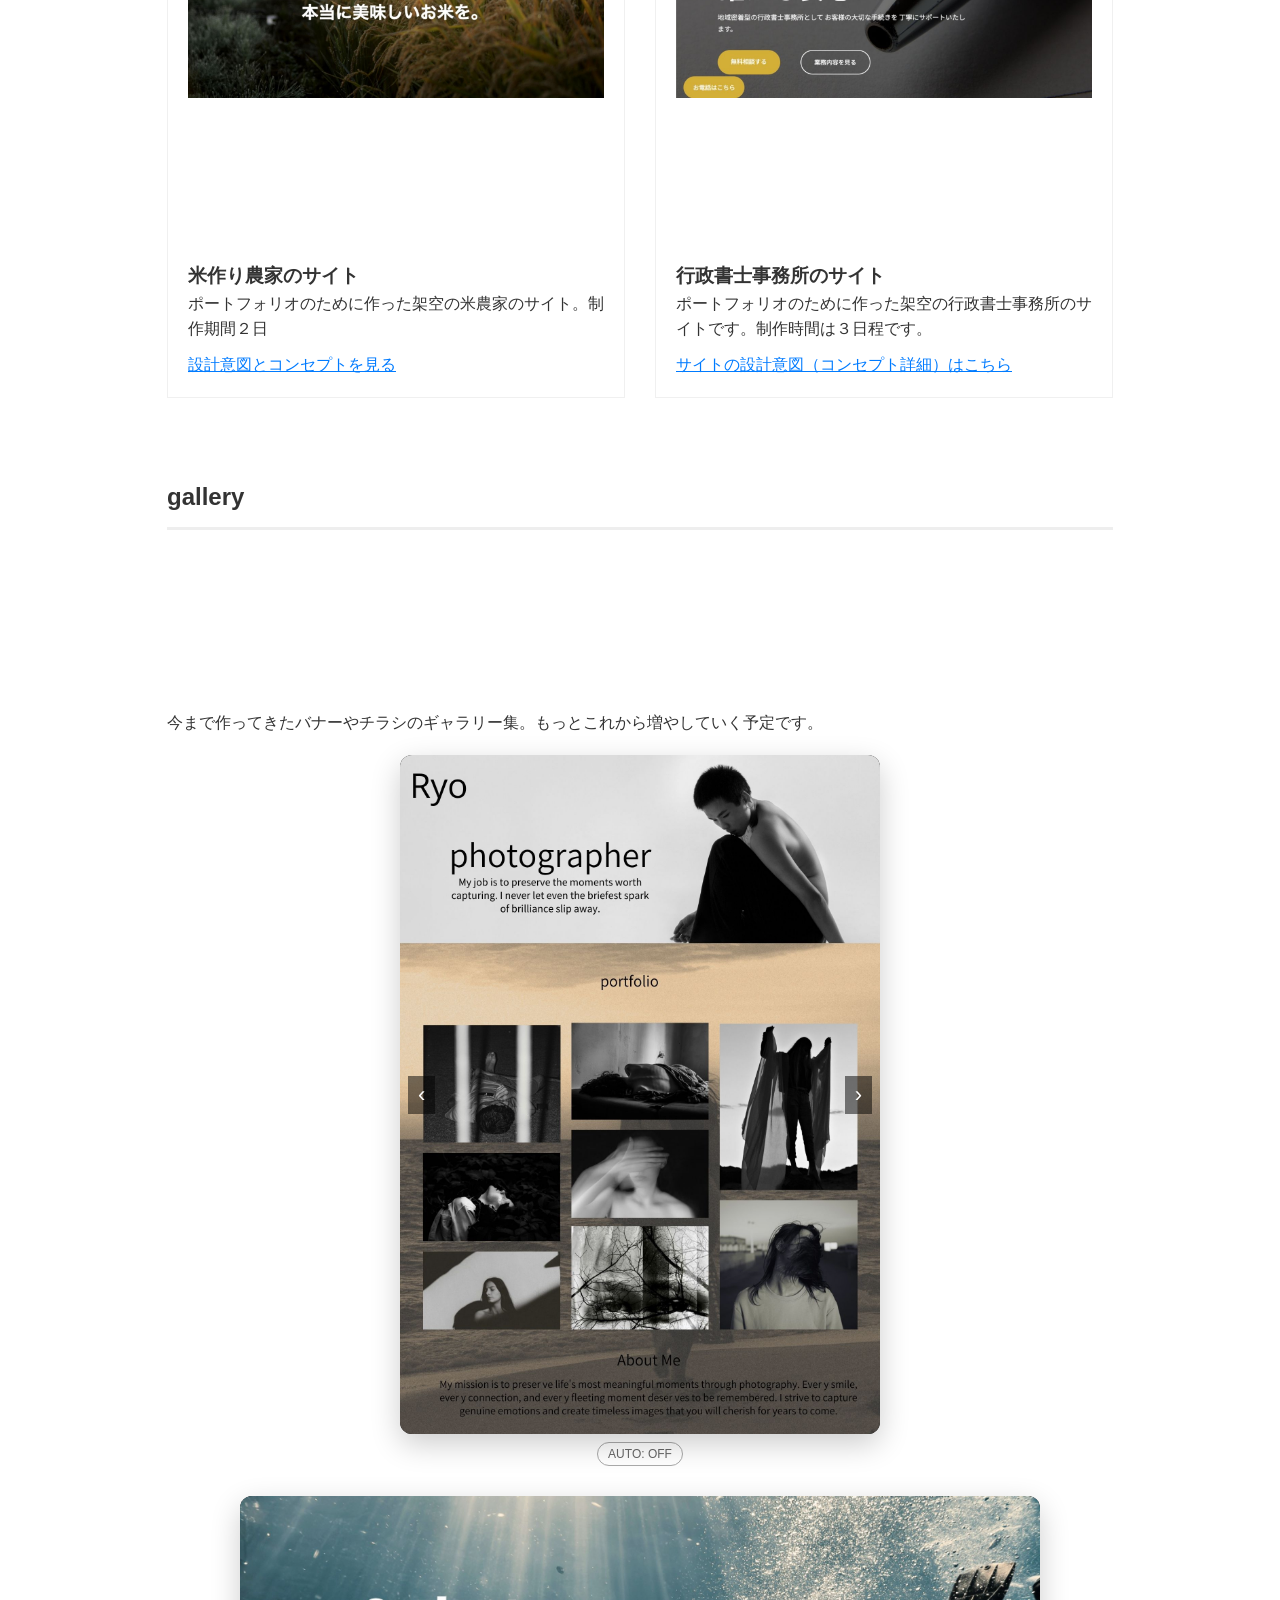
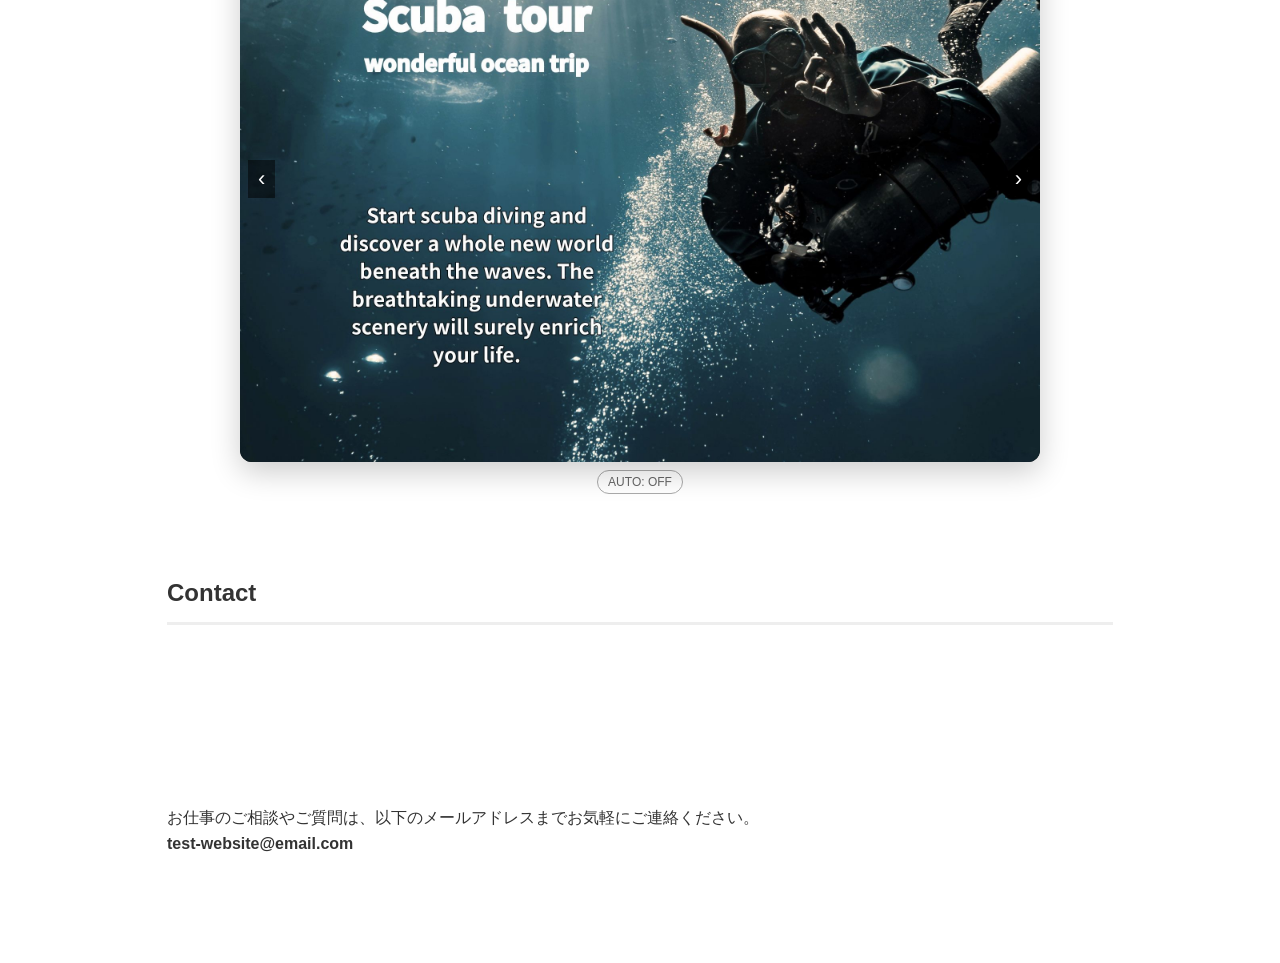
==== commit 63d85630: "Add files via upload" ====
--- a/index.html
+++ b/index.html
@@ -243,8 +243,8 @@
             <div>
                 <p>初めまして。
                     中南雄貴です。<br>
-                    私の経歴は物流で事務を7年した後にECサイトでの運営事務を2年半した後、
-                    職業訓練校に入学してWEBデザイナーを目指すこととなる。</p>
+                    何かを作るのって楽しいですよね。<br>プラモデルにしてもパズルにしても人間関係にしても。<br>
+                色んな楽しみ方を自分で表現できるアーティストになれたら良いなと思うそんな人間です。</p>
             </div>
         </div>
     </section>
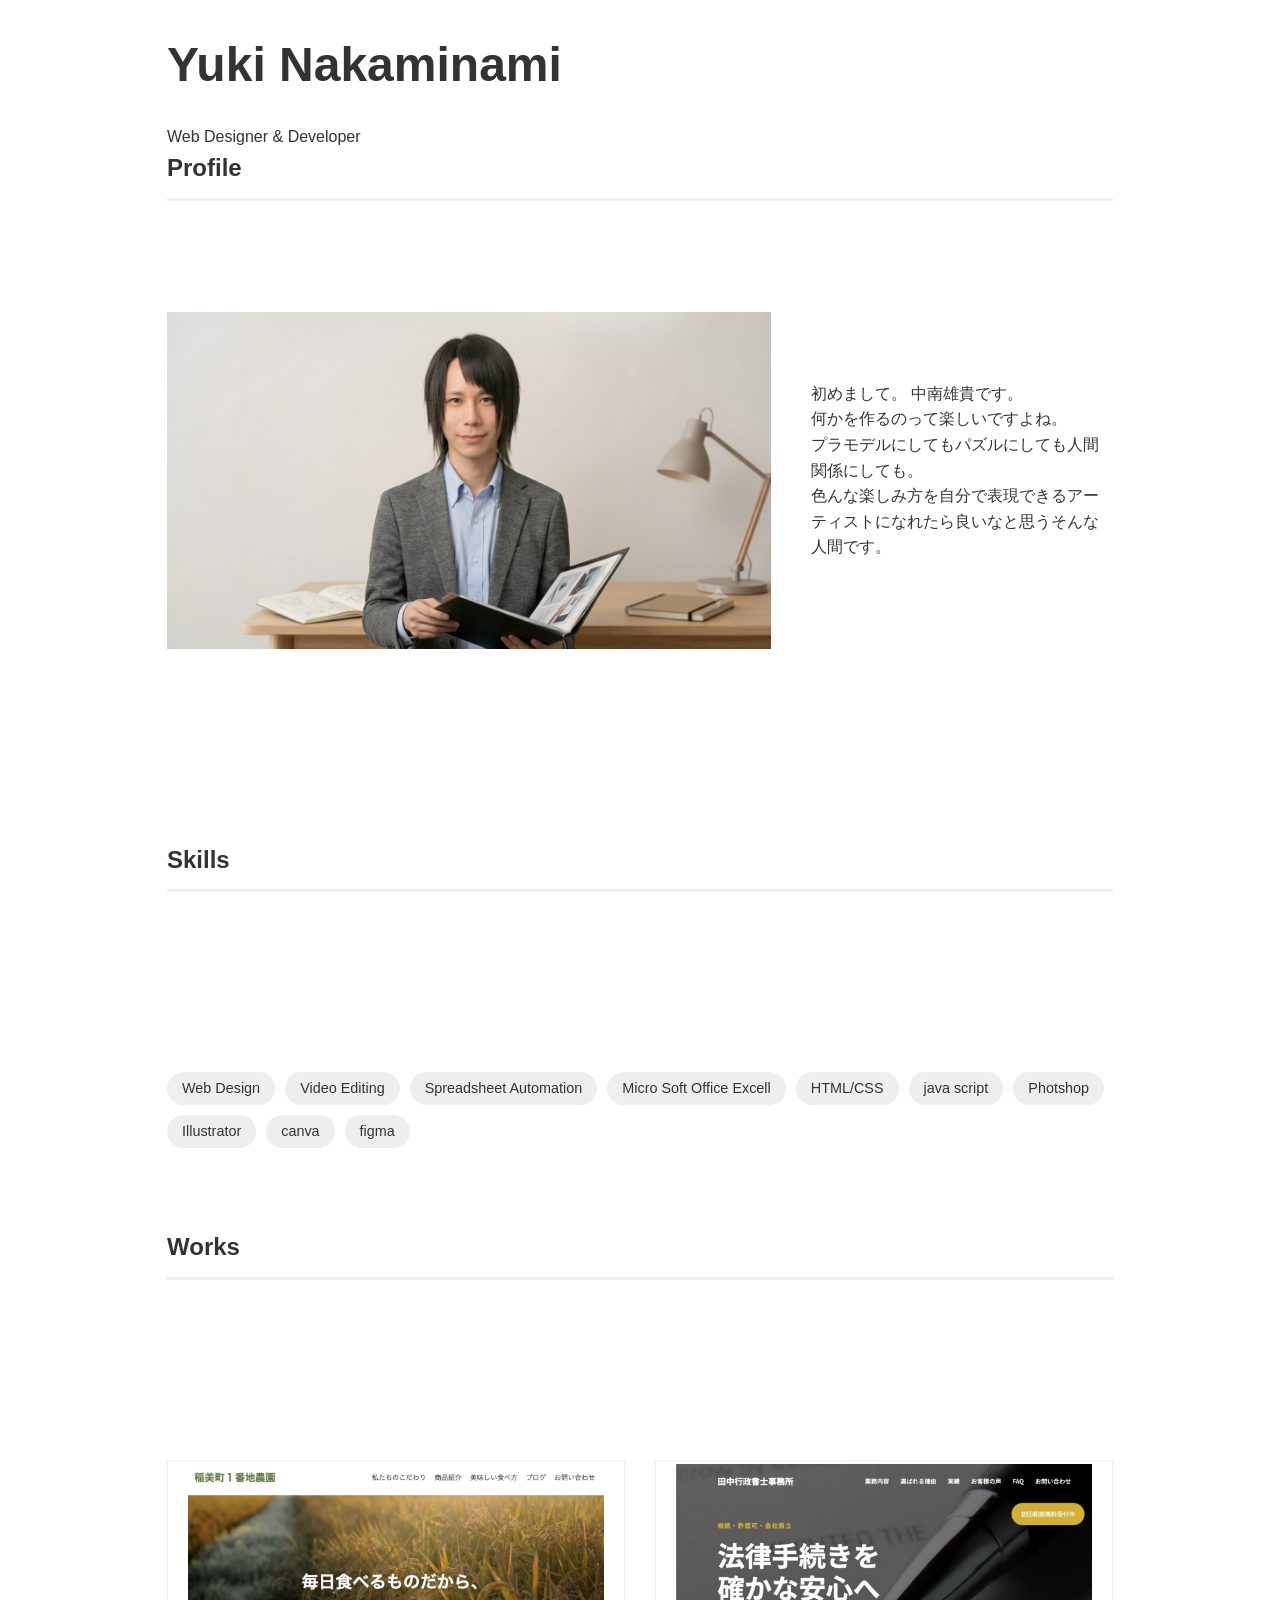
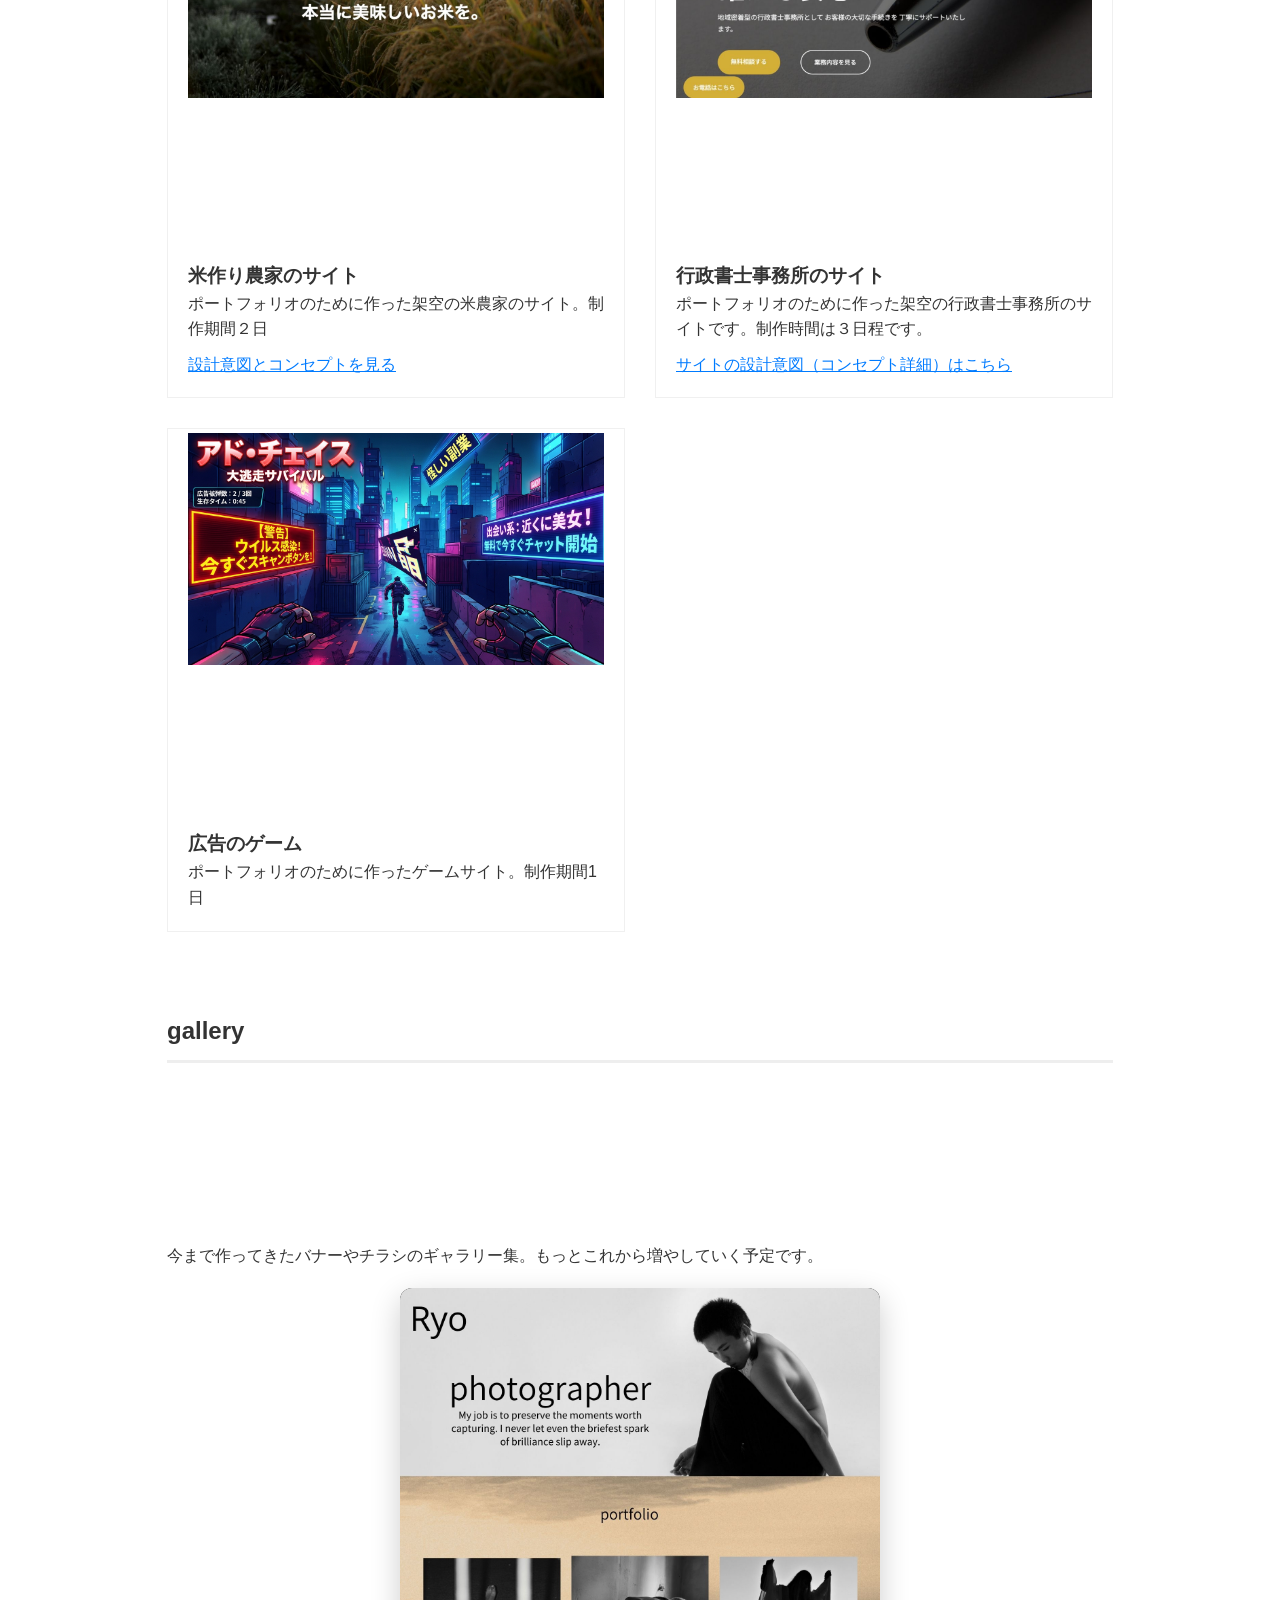
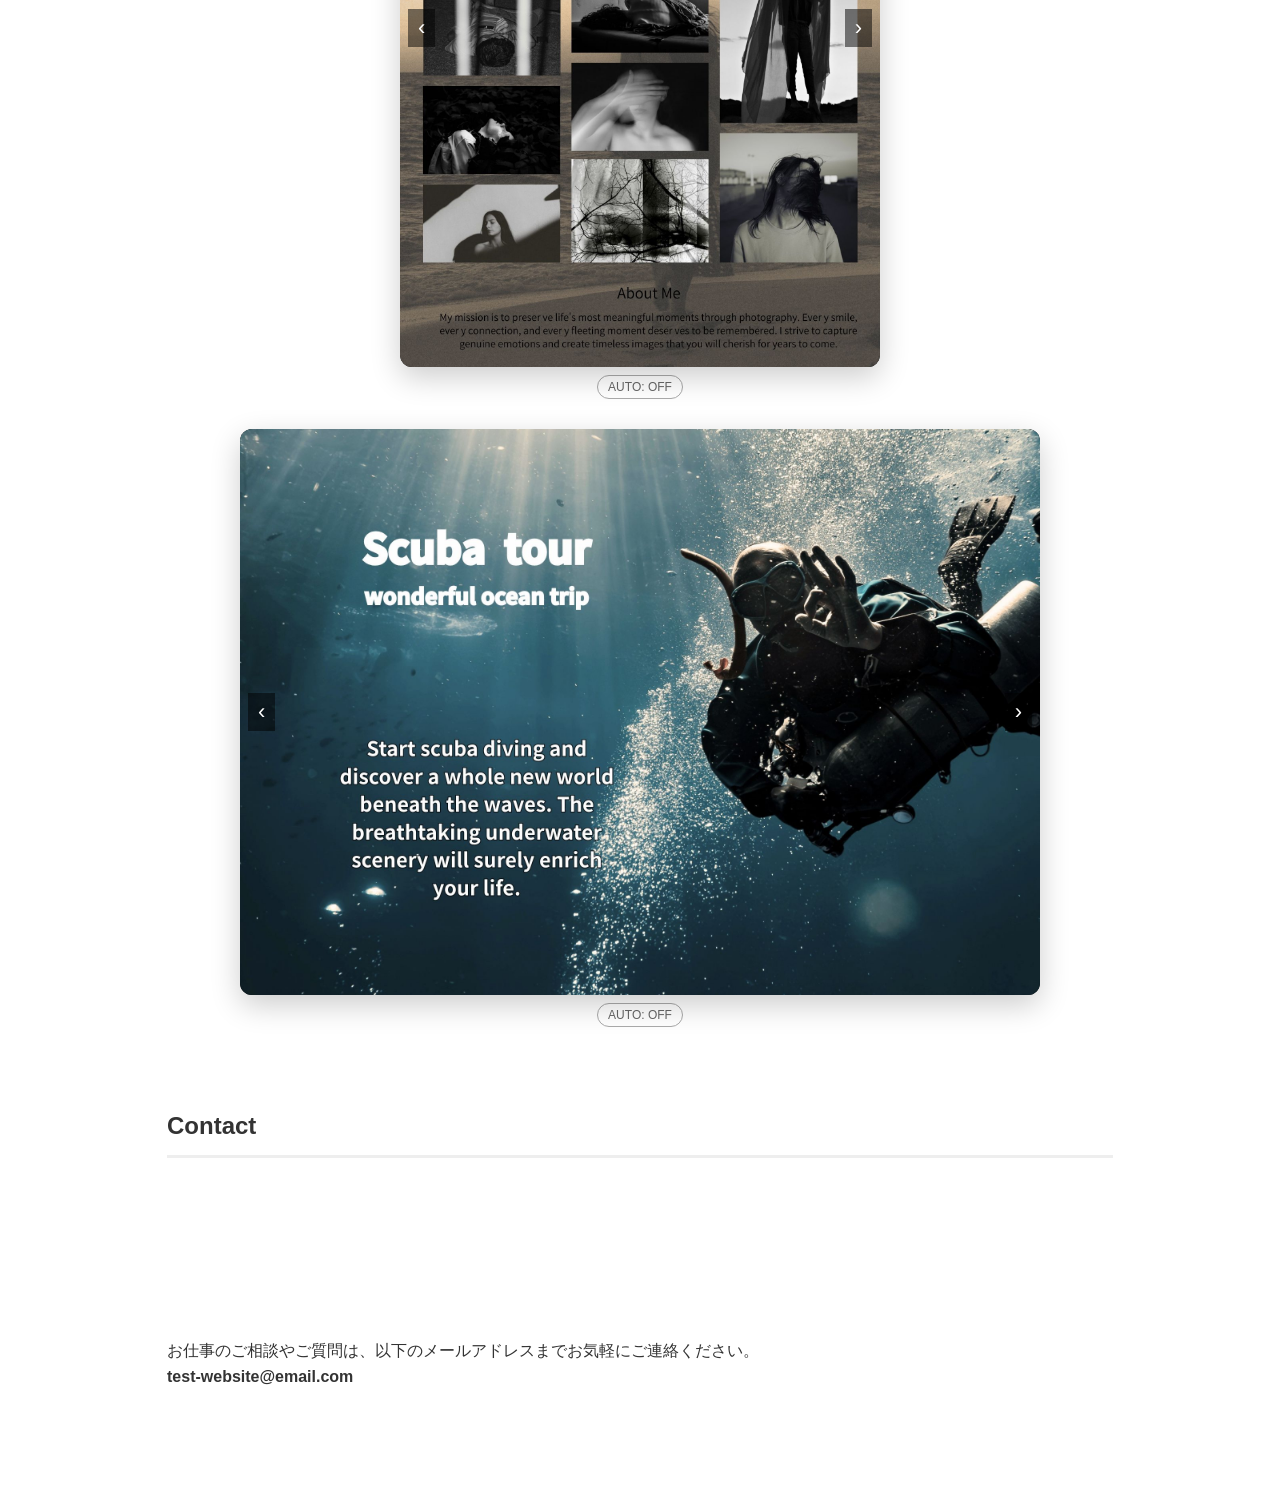
==== commit 89d4c5ec: "Add files via upload" ====
--- a/index.html
+++ b/index.html
@@ -244,7 +244,7 @@
                 <p>初めまして。
                     中南雄貴です。<br>
                     何かを作るのって楽しいですよね。<br>プラモデルにしてもパズルにしても人間関係にしても。<br>
-                色んな楽しみ方を自分で表現できるアーティストになれたら良いなと思うそんな人間です。</p>
+                    色んな楽しみ方を自分で表現できるアーティストになれたら良いなと思うそんな人間です。</p>
             </div>
         </div>
     </section>
@@ -296,6 +296,16 @@
                 <a href="law.html"
                     style="display:block; margin-top:10px; color:#007bff; text-decoration:underline;">サイトの設計意図（コンセプト詳細）はこちら</a>
             </div>
+            <div class="work-item">
+                <div class="image-placeholder">
+                    <a href="https://taziri0000.github.io/portfolio1//" target="_blank"><img
+                            src="images/Gemini_Generated_Image_hwj10fhwj10fhwj1.jpeg" alt="portfolio-site03"></a>
+                </div>
+                <h3>広告のゲーム</h3>
+                <p>ポートフォリオのために作ったゲームサイト。制作期間1日
+                </p>
+            </div>
+
         </div>
     </section>
 
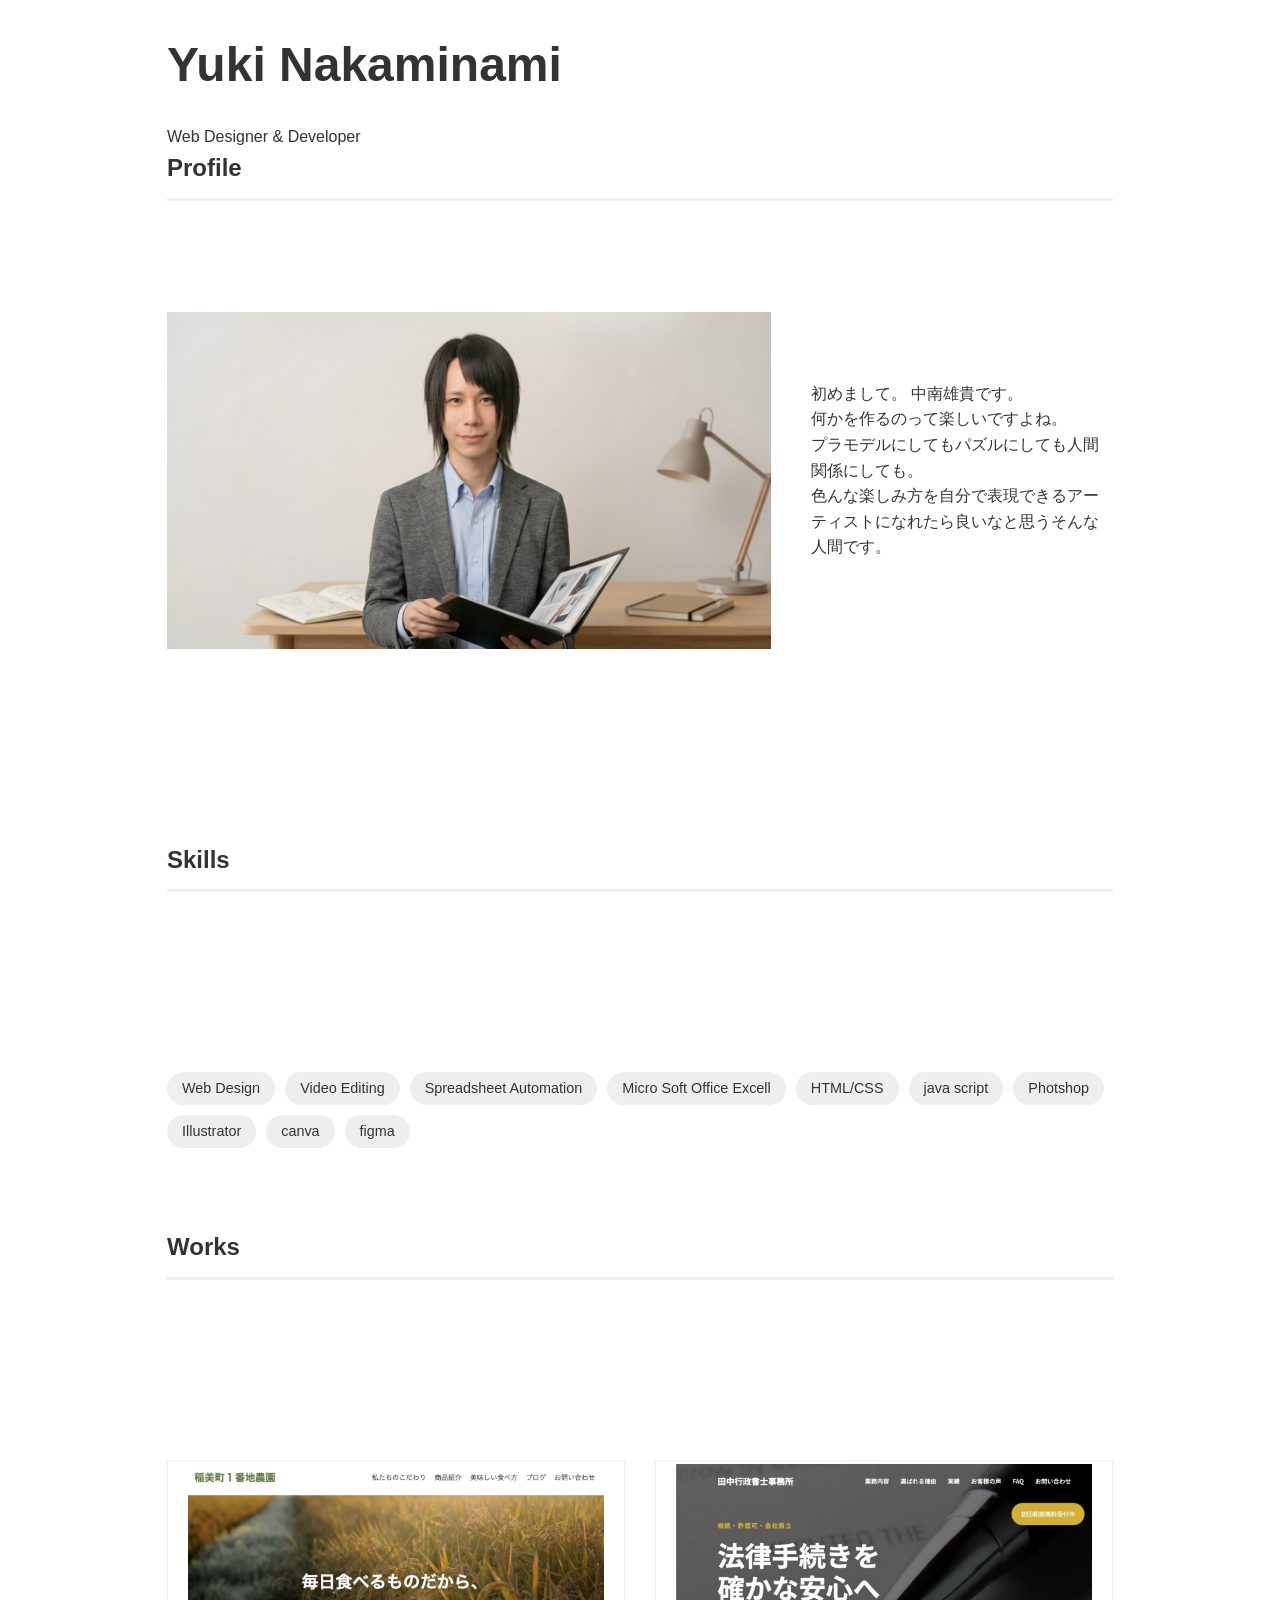
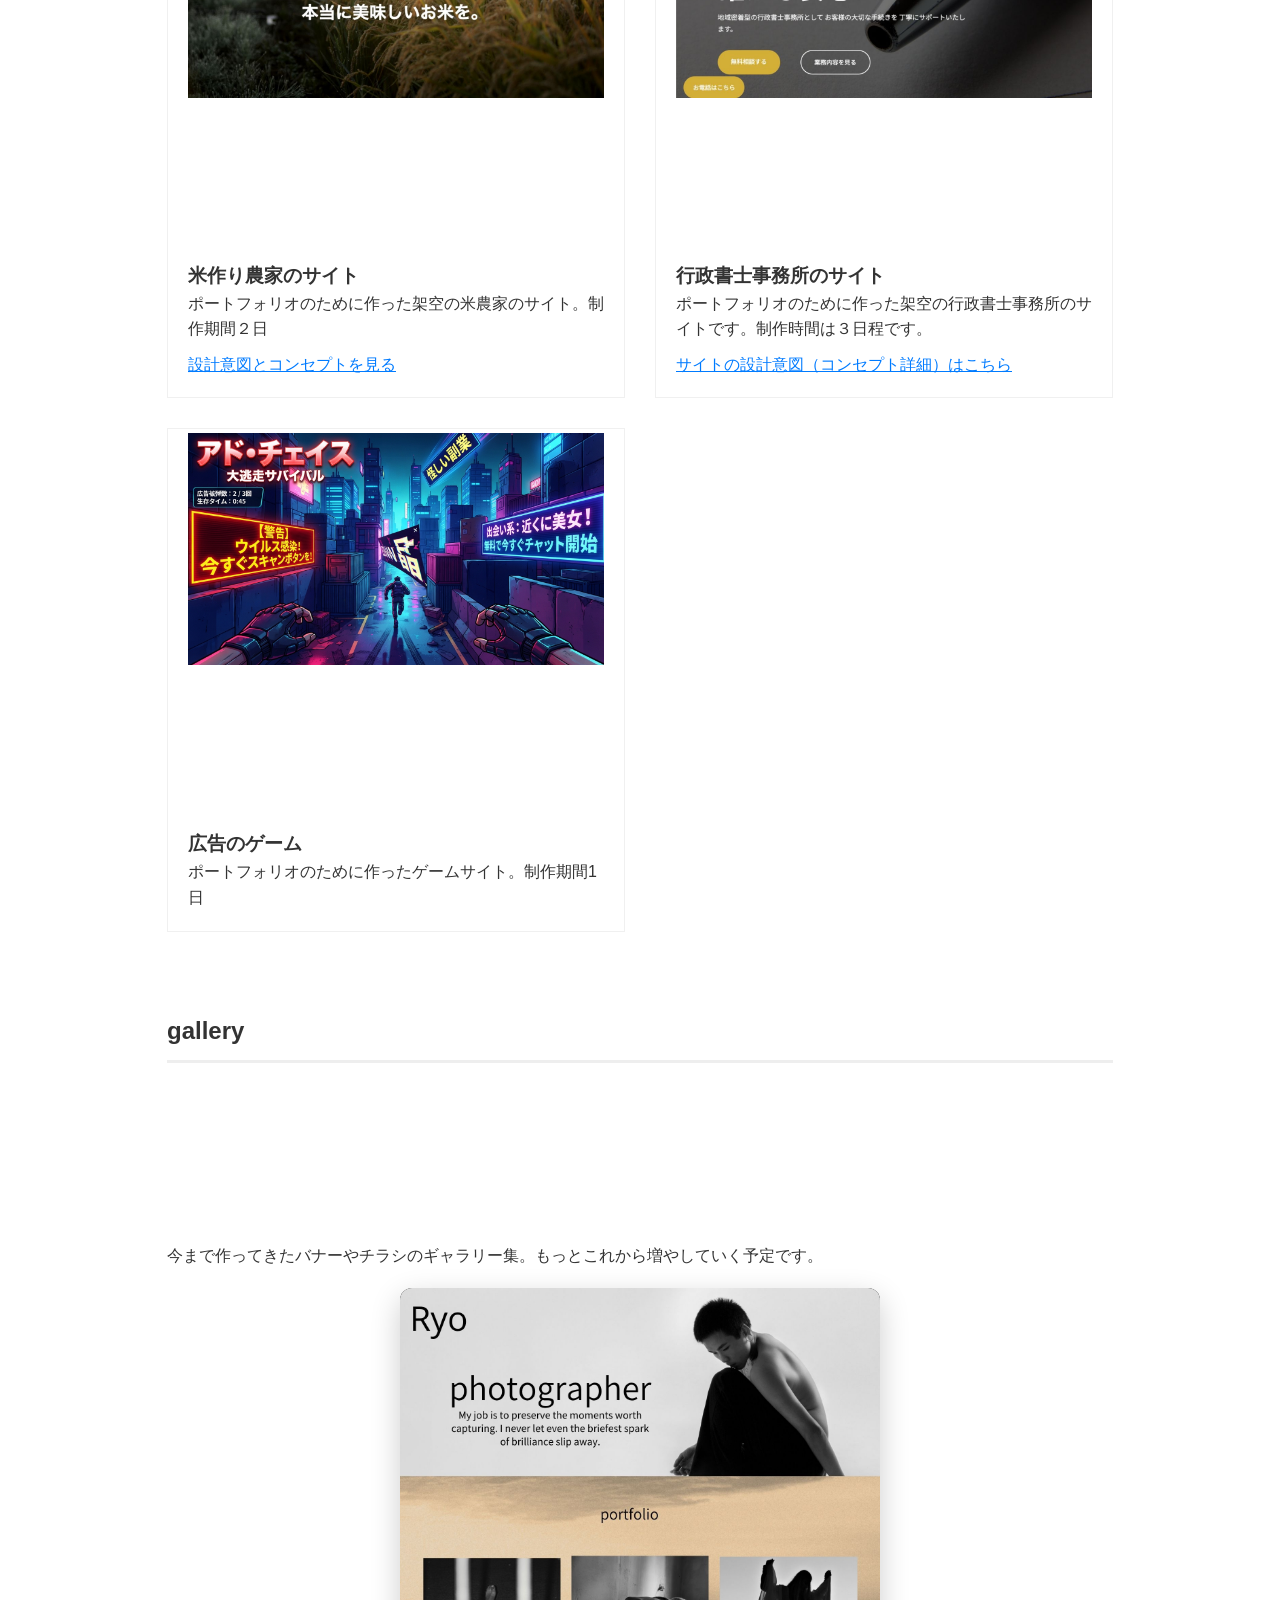
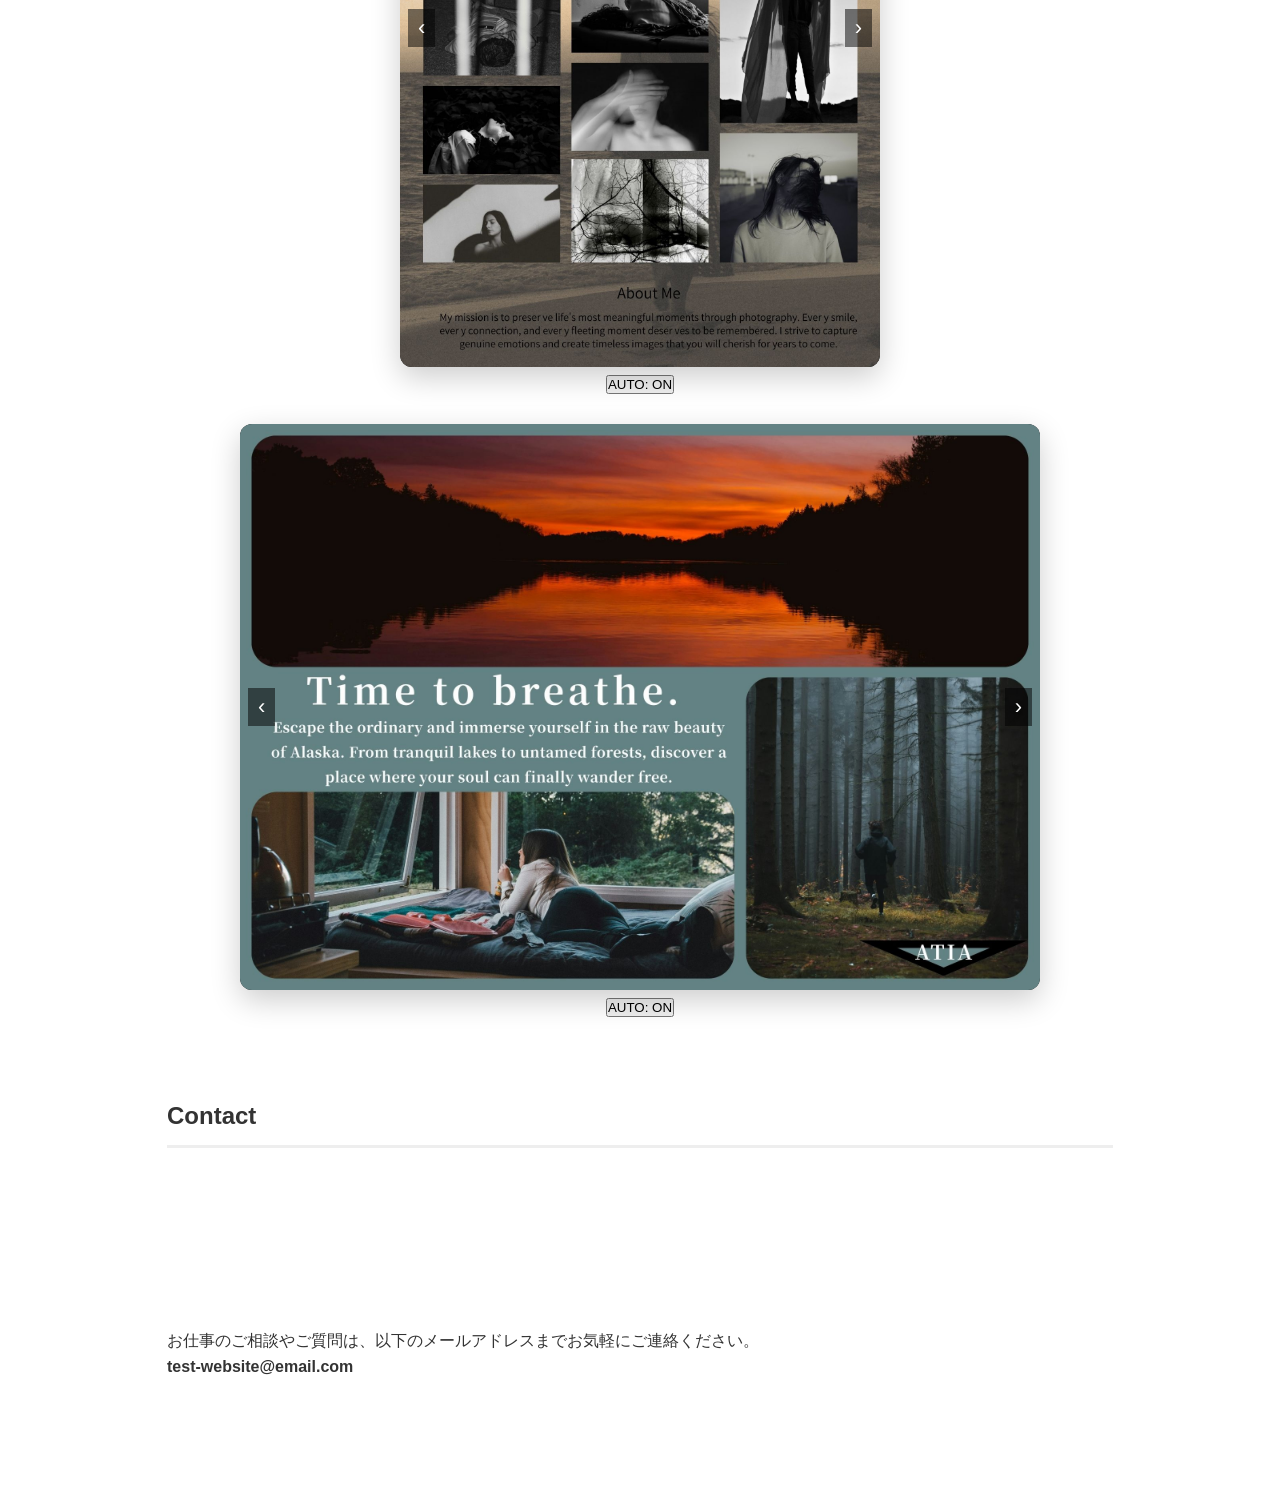
==== commit 1bea5d8e: "Add files via upload" ====
--- a/index.html
+++ b/index.html
@@ -146,7 +146,6 @@
             position: absolute;
             width: 100%;
             height: 100%;
-            object-fit: cover;
             opacity: 0;
             transition: opacity 0.6s ease;
         }
@@ -177,7 +176,7 @@
             right: 8px;
         }
 
-        /* AUTOボタン（外） */
+        /* AUTOボタン（外）
         .auto-toggle {
             font-size: 12px;
             padding: 4px 10px;
@@ -194,7 +193,7 @@
             color: #fff;
             border-color: #111;
         }
-
+ */
 
 
 
@@ -337,9 +336,12 @@
             <!-- A4横 -->
             <div class="slideshow-block">
                 <div class="slideshow a4-landscape">
-                    <img src="images/port01.jpg" class="active">
-                    <img src="images/port03.jpg">
+                    <img src="images/port03.jpg" class="active">
                     <img src="images/port05.jpg">
+                    <img src="images/pop1.jpg">
+                    <img src="images/pop2.jpg">
+                    <img src="images/pop3.jpg">
+
 
                     <button class="prev">‹</button>
                     <button class="next">›</button>
@@ -359,7 +361,7 @@
     </section>
 
     <script>
-        function initSlideshow(block) {
+function initSlideshow(block) {
             const slider = block.querySelector(".slideshow");
             const images = slider.querySelectorAll("img");
             const prev = slider.querySelector(".prev");
@@ -368,7 +370,7 @@
 
             let index = 0;
             let timer = null;
-            let isAuto = false;
+            let isAuto = true; // ← 【変更】初期値を true にする
 
             function show(i) {
                 images.forEach(img => img.classList.remove("active"));
@@ -407,10 +409,10 @@
             });
 
             show(index);
-        }
-
-        document.querySelectorAll(".slideshow-block").forEach(initSlideshow);
-    </script>
+            startAuto(); // ← 【追加】読み込み時に自動再生をスタートさせる
+        }
+
+        document.querySelectorAll(".slideshow-block").forEach(initSlideshow);    </script>
 </body>
 
 </html>
